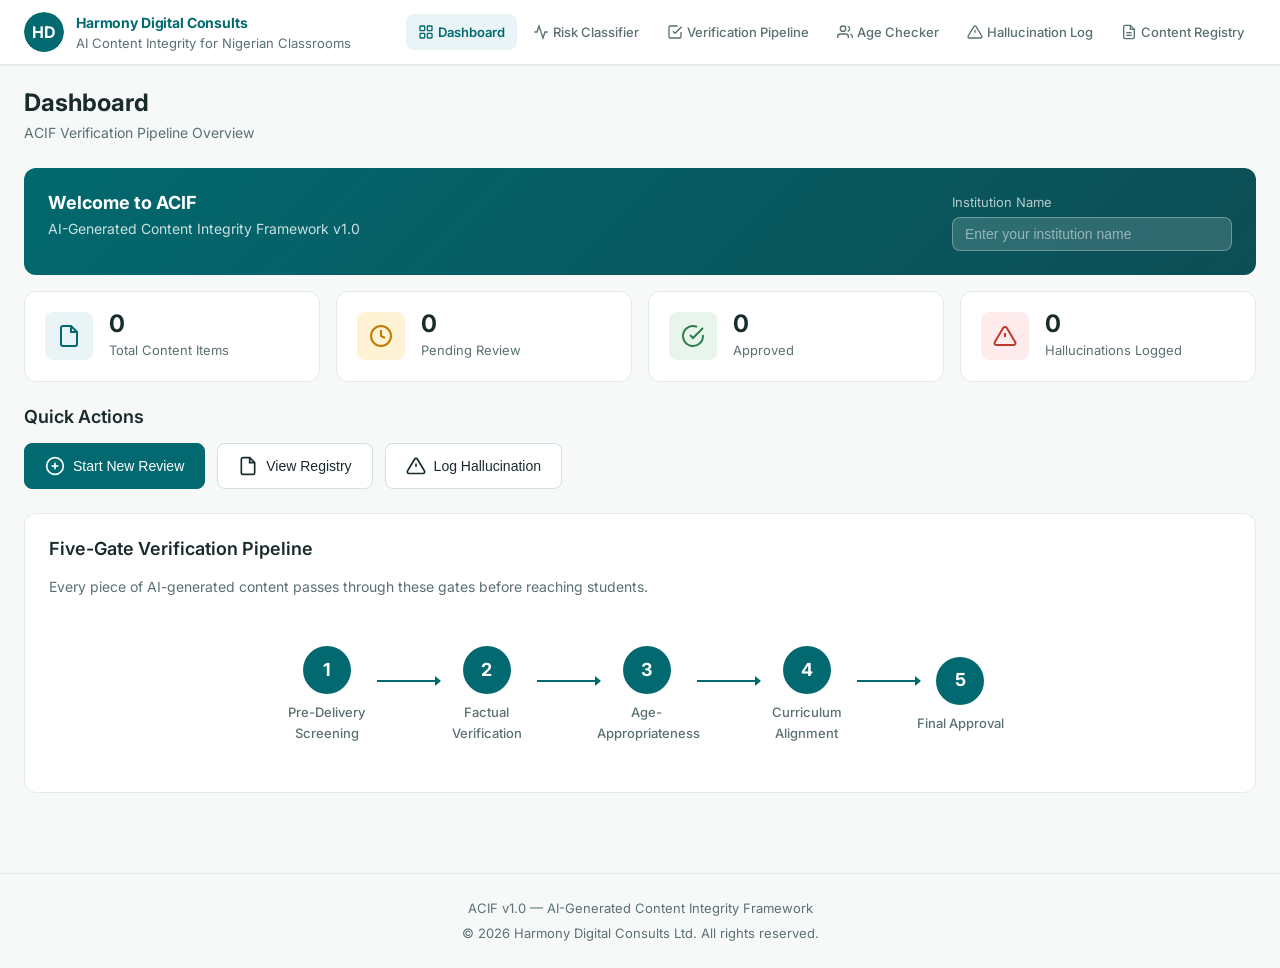
==== web-tool/index.html @ d9d08122 "Initial release: ACIF v1.0 — AI-Generated Content Integrity Framework Complete framework for verifyi" ====
<!DOCTYPE html>
<html lang="en" data-theme="light">
<head>
  <meta charset="UTF-8">
  <meta name="viewport" content="width=device-width, initial-scale=1.0">
  <title>ACIF Verification Pipeline — Harmony Digital Consults</title>
  <meta name="description" content="AI-Generated Content Integrity Framework (ACIF) Verification Pipeline Tool for Nigerian Classrooms">
  <link rel="preconnect" href="https://fonts.googleapis.com">
  <link rel="preconnect" href="https://fonts.gstatic.com" crossorigin>
  <link href="https://fonts.googleapis.com/css2?family=Inter:wght@400;500;600;700&display=swap" rel="stylesheet">
  <link rel="stylesheet" href="styles.css">
  <link rel="icon" href="data:image/svg+xml,<svg xmlns='http://www.w3.org/2000/svg' viewBox='0 0 32 32'><circle cx='16' cy='16' r='16' fill='%2301696F'/><text x='16' y='21' text-anchor='middle' fill='white' font-family='Inter,sans-serif' font-weight='700' font-size='14'>HD</text></svg>">
</head>
<body>
  <!-- HEADER -->
  <header class="header" id="header">
    <div class="header-inner">
      <div class="header-brand">
        <a href="#" class="logo-link" onclick="navigateTo('dashboard'); return false;">
          <svg class="logo-svg" width="40" height="40" viewBox="0 0 40 40" aria-label="Harmony Digital Consults">
            <circle cx="20" cy="20" r="20" fill="#01696F"/>
            <text x="20" y="26" text-anchor="middle" fill="white" font-family="Inter,sans-serif" font-weight="700" font-size="16">HD</text>
          </svg>
          <div class="logo-text">
            <span class="logo-name">Harmony Digital Consults</span>
            <span class="logo-tagline">AI Content Integrity for Nigerian Classrooms</span>
          </div>
        </a>
      </div>
      <button class="nav-toggle" id="navToggle" aria-label="Toggle navigation">
        <svg width="24" height="24" viewBox="0 0 24 24" fill="none" stroke="currentColor" stroke-width="2" stroke-linecap="round">
          <line x1="3" y1="6" x2="21" y2="6"/>
          <line x1="3" y1="12" x2="21" y2="12"/>
          <line x1="3" y1="18" x2="21" y2="18"/>
        </svg>
      </button>
      <nav class="nav" id="mainNav">
        <a href="#" class="nav-link active" data-page="dashboard" onclick="navigateTo('dashboard'); return false;">
          <svg width="16" height="16" viewBox="0 0 24 24" fill="none" stroke="currentColor" stroke-width="2"><rect x="3" y="3" width="7" height="7" rx="1"/><rect x="14" y="3" width="7" height="7" rx="1"/><rect x="3" y="14" width="7" height="7" rx="1"/><rect x="14" y="14" width="7" height="7" rx="1"/></svg>
          Dashboard
        </a>
        <a href="#" class="nav-link" data-page="classifier" onclick="navigateTo('classifier'); return false;">
          <svg width="16" height="16" viewBox="0 0 24 24" fill="none" stroke="currentColor" stroke-width="2"><path d="M22 12h-4l-3 9L9 3l-3 9H2"/></svg>
          Risk Classifier
        </a>
        <a href="#" class="nav-link" data-page="pipeline" onclick="navigateTo('pipeline'); return false;">
          <svg width="16" height="16" viewBox="0 0 24 24" fill="none" stroke="currentColor" stroke-width="2"><polyline points="9 11 12 14 22 4"/><path d="M21 12v7a2 2 0 0 1-2 2H5a2 2 0 0 1-2-2V5a2 2 0 0 1 2-2h11"/></svg>
          Verification Pipeline
        </a>
        <a href="#" class="nav-link" data-page="age-checker" onclick="navigateTo('age-checker'); return false;">
          <svg width="16" height="16" viewBox="0 0 24 24" fill="none" stroke="currentColor" stroke-width="2"><path d="M17 21v-2a4 4 0 0 0-4-4H5a4 4 0 0 0-4 4v2"/><circle cx="9" cy="7" r="4"/><path d="M23 21v-2a4 4 0 0 0-3-3.87"/><path d="M16 3.13a4 4 0 0 1 0 7.75"/></svg>
          Age Checker
        </a>
        <a href="#" class="nav-link" data-page="hallucination-log" onclick="navigateTo('hallucination-log'); return false;">
          <svg width="16" height="16" viewBox="0 0 24 24" fill="none" stroke="currentColor" stroke-width="2"><path d="M10.29 3.86L1.82 18a2 2 0 0 0 1.71 3h16.94a2 2 0 0 0 1.71-3L13.71 3.86a2 2 0 0 0-3.42 0z"/><line x1="12" y1="9" x2="12" y2="13"/><line x1="12" y1="17" x2="12.01" y2="17"/></svg>
          Hallucination Log
        </a>
        <a href="#" class="nav-link" data-page="registry" onclick="navigateTo('registry'); return false;">
          <svg width="16" height="16" viewBox="0 0 24 24" fill="none" stroke="currentColor" stroke-width="2"><path d="M14 2H6a2 2 0 0 0-2 2v16a2 2 0 0 0 2 2h12a2 2 0 0 0 2-2V8z"/><polyline points="14 2 14 8 20 8"/><line x1="16" y1="13" x2="8" y2="13"/><line x1="16" y1="17" x2="8" y2="17"/></svg>
          Content Registry
        </a>
      </nav>
    </div>
  </header>

  <main class="main" id="mainContent">
    <!-- ==================== DASHBOARD ==================== -->
    <section class="page active" id="page-dashboard">
      <div class="page-header">
        <h1 class="page-title">Dashboard</h1>
        <p class="page-subtitle">ACIF Verification Pipeline Overview</p>
      </div>

      <!-- Institution Card -->
      <div class="card welcome-card">
        <div class="welcome-content">
          <div>
            <h2 class="card-title">Welcome to ACIF</h2>
            <p class="card-desc">AI-Generated Content Integrity Framework v1.0</p>
          </div>
          <div class="institution-field">
            <label for="institutionName">Institution Name</label>
            <input type="text" id="institutionName" placeholder="Enter your institution name" value="">
          </div>
        </div>
      </div>

      <!-- Stats -->
      <div class="stats-grid">
        <div class="stat-card">
          <div class="stat-icon stat-icon-total">
            <svg width="24" height="24" viewBox="0 0 24 24" fill="none" stroke="currentColor" stroke-width="2"><path d="M14 2H6a2 2 0 0 0-2 2v16a2 2 0 0 0 2 2h12a2 2 0 0 0 2-2V8z"/><polyline points="14 2 14 8 20 8"/></svg>
          </div>
          <div class="stat-info">
            <span class="stat-number" id="statTotal">0</span>
            <span class="stat-label">Total Content Items</span>
          </div>
        </div>
        <div class="stat-card">
          <div class="stat-icon stat-icon-pending">
            <svg width="24" height="24" viewBox="0 0 24 24" fill="none" stroke="currentColor" stroke-width="2"><circle cx="12" cy="12" r="10"/><polyline points="12 6 12 12 16 14"/></svg>
          </div>
          <div class="stat-info">
            <span class="stat-number" id="statPending">0</span>
            <span class="stat-label">Pending Review</span>
          </div>
        </div>
        <div class="stat-card">
          <div class="stat-icon stat-icon-approved">
            <svg width="24" height="24" viewBox="0 0 24 24" fill="none" stroke="currentColor" stroke-width="2"><path d="M22 11.08V12a10 10 0 1 1-5.93-9.14"/><polyline points="22 4 12 14.01 9 11.01"/></svg>
          </div>
          <div class="stat-info">
            <span class="stat-number" id="statApproved">0</span>
            <span class="stat-label">Approved</span>
          </div>
        </div>
        <div class="stat-card">
          <div class="stat-icon stat-icon-hallucinations">
            <svg width="24" height="24" viewBox="0 0 24 24" fill="none" stroke="currentColor" stroke-width="2"><path d="M10.29 3.86L1.82 18a2 2 0 0 0 1.71 3h16.94a2 2 0 0 0 1.71-3L13.71 3.86a2 2 0 0 0-3.42 0z"/><line x1="12" y1="9" x2="12" y2="13"/><line x1="12" y1="17" x2="12.01" y2="17"/></svg>
          </div>
          <div class="stat-info">
            <span class="stat-number" id="statHallucinations">0</span>
            <span class="stat-label">Hallucinations Logged</span>
          </div>
        </div>
      </div>

      <!-- Quick Actions -->
      <div class="quick-actions">
        <h3 class="section-heading">Quick Actions</h3>
        <div class="actions-row">
          <button class="action-btn action-btn-primary" onclick="navigateTo('classifier')">
            <svg width="20" height="20" viewBox="0 0 24 24" fill="none" stroke="currentColor" stroke-width="2"><circle cx="12" cy="12" r="10"/><line x1="12" y1="8" x2="12" y2="16"/><line x1="8" y1="12" x2="16" y2="12"/></svg>
            Start New Review
          </button>
          <button class="action-btn" onclick="navigateTo('registry')">
            <svg width="20" height="20" viewBox="0 0 24 24" fill="none" stroke="currentColor" stroke-width="2"><path d="M14 2H6a2 2 0 0 0-2 2v16a2 2 0 0 0 2 2h12a2 2 0 0 0 2-2V8z"/><polyline points="14 2 14 8 20 8"/></svg>
            View Registry
          </button>
          <button class="action-btn" onclick="navigateTo('hallucination-log')">
            <svg width="20" height="20" viewBox="0 0 24 24" fill="none" stroke="currentColor" stroke-width="2"><path d="M10.29 3.86L1.82 18a2 2 0 0 0 1.71 3h16.94a2 2 0 0 0 1.71-3L13.71 3.86a2 2 0 0 0-3.42 0z"/><line x1="12" y1="9" x2="12" y2="13"/><line x1="12" y1="17" x2="12.01" y2="17"/></svg>
            Log Hallucination
          </button>
        </div>
      </div>

      <!-- Pipeline Diagram -->
      <div class="card pipeline-overview">
        <h3 class="section-heading">Five-Gate Verification Pipeline</h3>
        <p class="card-desc" style="margin-bottom: var(--space-6);">Every piece of AI-generated content passes through these gates before reaching students.</p>
        <div class="pipeline-diagram">
          <div class="pipeline-node">
            <div class="pipeline-circle">1</div>
            <span class="pipeline-label">Pre-Delivery Screening</span>
          </div>
          <div class="pipeline-connector"></div>
          <div class="pipeline-node">
            <div class="pipeline-circle">2</div>
            <span class="pipeline-label">Factual Verification</span>
          </div>
          <div class="pipeline-connector"></div>
          <div class="pipeline-node">
            <div class="pipeline-circle">3</div>
            <span class="pipeline-label">Age-Appropriateness</span>
          </div>
          <div class="pipeline-connector"></div>
          <div class="pipeline-node">
            <div class="pipeline-circle">4</div>
            <span class="pipeline-label">Curriculum Alignment</span>
          </div>
          <div class="pipeline-connector"></div>
          <div class="pipeline-node">
            <div class="pipeline-circle">5</div>
            <span class="pipeline-label">Final Approval</span>
          </div>
        </div>
      </div>
    </section>

    <!-- ==================== RISK CLASSIFIER ==================== -->
    <section class="page" id="page-classifier">
      <div class="page-header">
        <h1 class="page-title">Risk Tier Classifier</h1>
        <p class="page-subtitle">Classify AI-generated content into Risk Tiers 1–4</p>
      </div>

      <div class="card classifier-card">
        <div class="classifier-progress">
          <div class="classifier-progress-bar" id="classifierProgress" style="width: 0%"></div>
        </div>
        <div id="classifierSteps">
          <!-- Step 1 -->
          <div class="classifier-step active" data-step="1">
            <h3 class="step-title">
              <span class="step-number">1</span>
              What type of content is this?
            </h3>
            <div class="radio-group" data-question="contentType">
              <label class="radio-option">
                <input type="radio" name="contentType" value="administrative">
                <span class="radio-custom"></span>
                <div>
                  <strong>Administrative / Logistical</strong>
                  <span class="radio-desc">Timetables, activity schedules, templates</span>
                </div>
              </label>
              <label class="radio-option">
                <input type="radio" name="contentType" value="lesson">
                <span class="radio-custom"></span>
                <div>
                  <strong>Lesson Plan / Study Notes</strong>
                  <span class="radio-desc">Lesson plans, schemes of work, explanatory notes</span>
                </div>
              </label>
              <label class="radio-option">
                <input type="radio" name="contentType" value="health-science">
                <span class="radio-custom"></span>
                <div>
                  <strong>Health / Science Content</strong>
                  <span class="radio-desc">Anatomy, reproduction, disease, biology, chemistry</span>
                </div>
              </label>
              <label class="radio-option">
                <input type="radio" name="contentType" value="sensitive">
                <span class="radio-custom"></span>
                <div>
                  <strong>Sensitive Topics</strong>
                  <span class="radio-desc">Sexuality, puberty, politics, controversial social topics</span>
                </div>
              </label>
              <label class="radio-option">
                <input type="radio" name="contentType" value="external-exam">
                <span class="radio-custom"></span>
                <div>
                  <strong>External Publication / Formal Exam</strong>
                  <span class="radio-desc">Content for publication or formal assessment (WAEC/NECO)</span>
                </div>
              </label>
            </div>
          </div>

          <!-- Step 2 -->
          <div class="classifier-step" data-step="2">
            <h3 class="step-title">
              <span class="step-number">2</span>
              Is this content for Early Childhood (ages 3–5)?
            </h3>
            <div class="radio-group" data-question="earlyChildhood">
              <label class="radio-option">
                <input type="radio" name="earlyChildhood" value="yes">
                <span class="radio-custom"></span>
                <div><strong>Yes</strong><span class="radio-desc">Content targets nursery/pre-primary age group</span></div>
              </label>
              <label class="radio-option">
                <input type="radio" name="earlyChildhood" value="no">
                <span class="radio-custom"></span>
                <div><strong>No</strong><span class="radio-desc">Content is for Primary 1 and above</span></div>
              </label>
            </div>
          </div>

          <!-- Step 3 -->
          <div class="classifier-step" data-step="3">
            <h3 class="step-title">
              <span class="step-number">3</span>
              Does the content contain specific statistics, dates, or numerical claims?
            </h3>
            <div class="radio-group" data-question="hasStats">
              <label class="radio-option">
                <input type="radio" name="hasStats" value="yes">
                <span class="radio-custom"></span>
                <div><strong>Yes</strong><span class="radio-desc">Contains specific numbers, dates, percentages, or data</span></div>
              </label>
              <label class="radio-option">
                <input type="radio" name="hasStats" value="no">
                <span class="radio-custom"></span>
                <div><strong>No</strong><span class="radio-desc">General content without specific quantitative claims</span></div>
              </label>
            </div>
          </div>

          <!-- Step 4 -->
          <div class="classifier-step" data-step="4">
            <h3 class="step-title">
              <span class="step-number">4</span>
              Does the content reference real people or specific laws/regulations?
            </h3>
            <div class="radio-group" data-question="hasReferences">
              <label class="radio-option">
                <input type="radio" name="hasReferences" value="yes">
                <span class="radio-custom"></span>
                <div><strong>Yes</strong><span class="radio-desc">Mentions real living people, specific laws, or government policies</span></div>
              </label>
              <label class="radio-option">
                <input type="radio" name="hasReferences" value="no">
                <span class="radio-custom"></span>
                <div><strong>No</strong><span class="radio-desc">No references to real people or specific legislation</span></div>
              </label>
            </div>
          </div>

          <!-- Step 5 -->
          <div class="classifier-step" data-step="5">
            <h3 class="step-title">
              <span class="step-number">5</span>
              Will this content be published or used in formal assessment?
            </h3>
            <div class="radio-group" data-question="isPublished">
              <label class="radio-option">
                <input type="radio" name="isPublished" value="yes">
                <span class="radio-custom"></span>
                <div><strong>Yes</strong><span class="radio-desc">For external publication, WAEC/NECO exams, or public distribution</span></div>
              </label>
              <label class="radio-option">
                <input type="radio" name="isPublished" value="no">
                <span class="radio-custom"></span>
                <div><strong>No</strong><span class="radio-desc">Internal classroom use only</span></div>
              </label>
            </div>
          </div>
        </div>

        <!-- Navigation -->
        <div class="classifier-nav">
          <button class="btn btn-secondary" id="classifierPrev" onclick="classifierPrevStep()" disabled>Previous</button>
          <button class="btn btn-primary" id="classifierNext" onclick="classifierNextStep()" disabled>Next</button>
        </div>

        <!-- Result -->
        <div class="classifier-result" id="classifierResult" style="display:none;">
          <div class="tier-badge" id="tierBadge">
            <span class="tier-number" id="tierNumber"></span>
            <span class="tier-label" id="tierLabel"></span>
          </div>
          <div class="tier-details" id="tierDetails"></div>
          <div class="tier-gates" id="tierGates"></div>
          <button class="btn btn-primary btn-lg" onclick="proceedToPipeline()">
            <svg width="20" height="20" viewBox="0 0 24 24" fill="none" stroke="currentColor" stroke-width="2"><polyline points="9 18 15 12 9 6"/></svg>
            Proceed to Verification Pipeline
          </button>
        </div>
      </div>
    </section>

    <!-- ==================== VERIFICATION PIPELINE ==================== -->
    <section class="page" id="page-pipeline">
      <div class="page-header">
        <h1 class="page-title">Five-Gate Verification Pipeline</h1>
        <p class="page-subtitle">Complete each gate sequentially to verify AI-generated content</p>
      </div>

      <!-- Content Info -->
      <div class="card pipeline-info-card">
        <div class="pipeline-info-grid">
          <div class="info-field">
            <label for="pipelineContentTitle">Content Title</label>
            <input type="text" id="pipelineContentTitle" placeholder="e.g. JSS2 Basic Science — Photosynthesis">
          </div>
          <div class="info-field">
            <label for="pipelineAITool">AI Tool Used</label>
            <input type="text" id="pipelineAITool" placeholder="e.g. ChatGPT 4o, Claude, Gemini">
          </div>
          <div class="info-field">
            <label for="pipelineSubject">Subject</label>
            <input type="text" id="pipelineSubject" placeholder="e.g. Basic Science">
          </div>
          <div class="info-field">
            <label for="pipelineGrade">Grade Level</label>
            <select id="pipelineGrade">
              <option value="">Select grade level</option>
              <option value="Early Childhood (Ages 3-5)">Early Childhood (Ages 3-5)</option>
              <option value="Lower Primary (P1-3)">Lower Primary (P1-3)</option>
              <option value="Upper Primary (P4-6)">Upper Primary (P4-6)</option>
              <option value="Junior Secondary (JSS 1-3)">Junior Secondary (JSS 1-3)</option>
              <option value="Senior Secondary (SS 1-3)">Senior Secondary (SS 1-3)</option>
              <option value="Pre-Tertiary / Bridge">Pre-Tertiary / Bridge</option>
            </select>
          </div>
          <div class="info-field">
            <label>Risk Tier</label>
            <div class="tier-display" id="pipelineTierDisplay">Not classified</div>
          </div>
          <div class="info-field">
            <label>Content ID</label>
            <div class="content-id-display" id="pipelineContentId">—</div>
          </div>
        </div>
      </div>

      <!-- Pipeline Progress -->
      <div class="pipeline-progress-bar">
        <div class="pipeline-progress-track">
          <div class="pipeline-progress-fill" id="pipelineProgressFill" style="width: 0%"></div>
        </div>
        <div class="pipeline-progress-labels">
          <span class="progress-label" data-gate="1">Gate 1</span>
          <span class="progress-label" data-gate="2">Gate 2</span>
          <span class="progress-label" data-gate="3">Gate 3</span>
          <span class="progress-label" data-gate="4">Gate 4</span>
          <span class="progress-label" data-gate="5">Gate 5</span>
        </div>
      </div>

      <!-- Gate 1 -->
      <div class="gate-card" id="gate-1" data-gate="1">
        <button class="gate-header" onclick="toggleGate(1)">
          <div class="gate-header-left">
            <div class="gate-number-badge">1</div>
            <div>
              <h3 class="gate-title">Pre-Delivery Screening</h3>
              <span class="gate-role">Content Creator (Teacher / Curriculum Developer)</span>
            </div>
          </div>
          <div class="gate-header-right">
            <span class="gate-status" id="gate-1-status">Pending</span>
            <svg class="gate-chevron" width="20" height="20" viewBox="0 0 24 24" fill="none" stroke="currentColor" stroke-width="2"><polyline points="6 9 12 15 18 9"/></svg>
          </div>
        </button>
        <div class="gate-body" id="gate-1-body">
          <div class="gate-checklist">
            <label class="check-item"><input type="checkbox" data-gate="1"> Content is properly labelled as AI-generated</label>
            <label class="check-item"><input type="checkbox" data-gate="1"> Risk Tier assigned</label>
            <label class="check-item"><input type="checkbox" data-gate="1"> Age Band confirmed</label>
            <label class="check-item"><input type="checkbox" data-gate="1"> AI tool name and version recorded</label>
            <label class="check-item"><input type="checkbox" data-gate="1"> Generation prompt documented</label>
            <label class="check-item"><input type="checkbox" data-gate="1"> Red flags screened (Section 5.2 of ACIF)</label>
            <label class="check-item"><input type="checkbox" data-gate="1"> Readability score checked (Flesch-Kincaid matches band)</label>
          </div>
          <div class="gate-sign-off">
            <div class="sign-off-field">
              <label>Reviewer Name</label>
              <input type="text" id="gate-1-reviewer" placeholder="Full name of reviewer">
            </div>
            <div class="sign-off-field">
              <label>Date</label>
              <input type="date" id="gate-1-date">
            </div>
          </div>
          <button class="btn btn-primary gate-complete-btn" onclick="completeGate(1)">
            <svg width="18" height="18" viewBox="0 0 24 24" fill="none" stroke="currentColor" stroke-width="2"><polyline points="20 6 9 17 4 12"/></svg>
            Mark Gate 1 Complete
          </button>
        </div>
      </div>

      <!-- Gate 2 -->
      <div class="gate-card locked" id="gate-2" data-gate="2">
        <button class="gate-header" onclick="toggleGate(2)">
          <div class="gate-header-left">
            <div class="gate-number-badge">2</div>
            <div>
              <h3 class="gate-title">Factual Verification (FACT Method)</h3>
              <span class="gate-role">Subject Teacher / Content Reviewer</span>
            </div>
          </div>
          <div class="gate-header-right">
            <span class="gate-status" id="gate-2-status">Locked</span>
            <svg class="gate-chevron" width="20" height="20" viewBox="0 0 24 24" fill="none" stroke="currentColor" stroke-width="2"><polyline points="6 9 12 15 18 9"/></svg>
          </div>
        </button>
        <div class="gate-body" id="gate-2-body">
          <div class="gate-checklist">
            <label class="check-item"><input type="checkbox" data-gate="2"> FACT method applied to all factual claims</label>
            <label class="check-item"><input type="checkbox" data-gate="2"> All claims tagged VERIFIED, MODIFIED, or REMOVED</label>
            <label class="check-item"><input type="checkbox" data-gate="2"> Zero UNVERIFIED claims remain</label>
            <label class="check-item"><input type="checkbox" data-gate="2"> Sources documented for verified claims</label>
            <label class="check-item"><input type="checkbox" data-gate="2"> Statistics checked against original source or flagged as unverifiable</label>
          </div>
          <div class="gate-sign-off">
            <div class="sign-off-field">
              <label>Reviewer Name</label>
              <input type="text" id="gate-2-reviewer" placeholder="Full name of reviewer">
            </div>
            <div class="sign-off-field">
              <label>Date</label>
              <input type="date" id="gate-2-date">
            </div>
          </div>
          <button class="btn btn-primary gate-complete-btn" onclick="completeGate(2)">
            <svg width="18" height="18" viewBox="0 0 24 24" fill="none" stroke="currentColor" stroke-width="2"><polyline points="20 6 9 17 4 12"/></svg>
            Mark Gate 2 Complete
          </button>
        </div>
      </div>

      <!-- Gate 3 -->
      <div class="gate-card locked" id="gate-3" data-gate="3">
        <button class="gate-header" onclick="toggleGate(3)">
          <div class="gate-header-left">
            <div class="gate-number-badge">3</div>
            <div>
              <h3 class="gate-title">Age-Appropriateness Review</h3>
              <span class="gate-role">Educator with target age band experience</span>
            </div>
          </div>
          <div class="gate-header-right">
            <span class="gate-status" id="gate-3-status">Locked</span>
            <svg class="gate-chevron" width="20" height="20" viewBox="0 0 24 24" fill="none" stroke="currentColor" stroke-width="2"><polyline points="6 9 12 15 18 9"/></svg>
          </div>
        </button>
        <div class="gate-body" id="gate-3-body">
          <div class="gate-checklist">
            <label class="check-item"><input type="checkbox" data-gate="3"> Vocabulary complexity matches band specifications</label>
            <label class="check-item"><input type="checkbox" data-gate="3"> Prohibited themes absent</label>
            <label class="check-item"><input type="checkbox" data-gate="3"> Cultural sensitivity verified</label>
            <label class="check-item"><input type="checkbox" data-gate="3"> Gender and ethnic representation checked for balance</label>
            <label class="check-item"><input type="checkbox" data-gate="3"> Reading level confirmed</label>
            <label class="check-item"><input type="checkbox" data-gate="3"> Sensitive topics handled per band guidelines</label>
          </div>
          <div class="gate-sign-off">
            <div class="sign-off-field">
              <label>Reviewer Name</label>
              <input type="text" id="gate-3-reviewer" placeholder="Full name of reviewer">
            </div>
            <div class="sign-off-field">
              <label>Date</label>
              <input type="date" id="gate-3-date">
            </div>
          </div>
          <button class="btn btn-primary gate-complete-btn" onclick="completeGate(3)">
            <svg width="18" height="18" viewBox="0 0 24 24" fill="none" stroke="currentColor" stroke-width="2"><polyline points="20 6 9 17 4 12"/></svg>
            Mark Gate 3 Complete
          </button>
        </div>
      </div>

      <!-- Gate 4 -->
      <div class="gate-card locked" id="gate-4" data-gate="4">
        <button class="gate-header" onclick="toggleGate(4)">
          <div class="gate-header-left">
            <div class="gate-number-badge">4</div>
            <div>
              <h3 class="gate-title">Curriculum Alignment Check</h3>
              <span class="gate-role">Head of Department / Curriculum Lead</span>
            </div>
          </div>
          <div class="gate-header-right">
            <span class="gate-status" id="gate-4-status">Locked</span>
            <svg class="gate-chevron" width="20" height="20" viewBox="0 0 24 24" fill="none" stroke="currentColor" stroke-width="2"><polyline points="6 9 12 15 18 9"/></svg>
          </div>
        </button>
        <div class="gate-body" id="gate-4-body">
          <div class="gate-checklist">
            <label class="check-item"><input type="checkbox" data-gate="4"> Content aligns with NERDC curriculum objectives</label>
            <label class="check-item"><input type="checkbox" data-gate="4"> Learning outcomes match curriculum expectations</label>
            <label class="check-item"><input type="checkbox" data-gate="4"> Assessment items match WAEC/NECO format where applicable</label>
            <label class="check-item"><input type="checkbox" data-gate="4"> No topics outside curriculum scope for this level</label>
            <label class="check-item"><input type="checkbox" data-gate="4"> Pedagogical approach is student-centred per NERDC</label>
          </div>
          <div class="gate-sign-off">
            <div class="sign-off-field">
              <label>Reviewer Name</label>
              <input type="text" id="gate-4-reviewer" placeholder="Full name of reviewer">
            </div>
            <div class="sign-off-field">
              <label>Date</label>
              <input type="date" id="gate-4-date">
            </div>
          </div>
          <button class="btn btn-primary gate-complete-btn" onclick="completeGate(4)">
            <svg width="18" height="18" viewBox="0 0 24 24" fill="none" stroke="currentColor" stroke-width="2"><polyline points="20 6 9 17 4 12"/></svg>
            Mark Gate 4 Complete
          </button>
        </div>
      </div>

      <!-- Gate 5 -->
      <div class="gate-card locked" id="gate-5" data-gate="5">
        <button class="gate-header" onclick="toggleGate(5)">
          <div class="gate-header-left">
            <div class="gate-number-badge">5</div>
            <div>
              <h3 class="gate-title">Final Approval and Labelling</h3>
              <span class="gate-role">Deputy Head (Academic) / AI Content Officer</span>
            </div>
          </div>
          <div class="gate-header-right">
            <span class="gate-status" id="gate-5-status">Locked</span>
            <svg class="gate-chevron" width="20" height="20" viewBox="0 0 24 24" fill="none" stroke="currentColor" stroke-width="2"><polyline points="6 9 12 15 18 9"/></svg>
          </div>
        </button>
        <div class="gate-body" id="gate-5-body">
          <div class="gate-checklist">
            <label class="check-item"><input type="checkbox" data-gate="5"> All previous gates completed and signed off</label>
            <label class="check-item"><input type="checkbox" data-gate="5"> Content labelled with AI-source disclosure stamp</label>
            <label class="check-item"><input type="checkbox" data-gate="5"> Content filed in AI Content Registry</label>
            <label class="check-item"><input type="checkbox" data-gate="5"> Parental communication prepared (if required)</label>
            <label class="check-item"><input type="checkbox" data-gate="5"> Content saved in approved format (PDF/Word) for archival</label>
          </div>
          <div class="gate-sign-off">
            <div class="sign-off-field">
              <label>Reviewer Name</label>
              <input type="text" id="gate-5-reviewer" placeholder="Full name of approver">
            </div>
            <div class="sign-off-field">
              <label>Date</label>
              <input type="date" id="gate-5-date">
            </div>
          </div>
          <button class="btn btn-primary gate-complete-btn" onclick="completeGate(5)">
            <svg width="18" height="18" viewBox="0 0 24 24" fill="none" stroke="currentColor" stroke-width="2"><polyline points="20 6 9 17 4 12"/></svg>
            Mark Gate 5 Complete
          </button>
        </div>
      </div>

      <!-- Approve Content -->
      <div class="pipeline-final" id="pipelineFinal" style="display:none;">
        <div class="card approve-card">
          <svg width="48" height="48" viewBox="0 0 24 24" fill="none" stroke="#01696F" stroke-width="2"><path d="M22 11.08V12a10 10 0 1 1-5.93-9.14"/><polyline points="22 4 12 14.01 9 11.01"/></svg>
          <h3>All Gates Complete</h3>
          <p>This content has passed all five verification gates and is ready for approval.</p>
          <button class="btn btn-primary btn-lg" onclick="approveContent()">
            <svg width="20" height="20" viewBox="0 0 24 24" fill="none" stroke="currentColor" stroke-width="2"><polyline points="20 6 9 17 4 12"/></svg>
            Approve Content &amp; Save to Registry
          </button>
        </div>
      </div>
    </section>

    <!-- ==================== AGE CHECKER ==================== -->
    <section class="page" id="page-age-checker">
      <div class="page-header">
        <h1 class="page-title">Age-Appropriateness Checker</h1>
        <p class="page-subtitle">View standards and run age-band checks for AI-generated content</p>
      </div>

      <div class="card">
        <label for="ageBandSelect" class="field-label">Select Age Band</label>
        <select id="ageBandSelect" class="select-lg" onchange="showAgeBand()">
          <option value="">Choose an age band…</option>
          <option value="early-childhood">Band 1: Early Childhood (Ages 3–5)</option>
          <option value="lower-primary">Band 2: Lower Primary (Ages 6–8)</option>
          <option value="upper-primary">Band 3: Upper Primary (Ages 9–11)</option>
          <option value="junior-secondary">Band 4: Junior Secondary (Ages 12–14)</option>
          <option value="senior-secondary">Band 5: Senior Secondary (Ages 15–17)</option>
          <option value="pre-tertiary">Band 6: Pre-Tertiary / Bridge (Ages 18+)</option>
        </select>
      </div>

      <div id="ageBandContent" style="display:none;">
        <div class="age-band-specs" id="ageBandSpecs"></div>

        <div class="card" style="margin-top: var(--space-6);">
          <h3 class="section-heading">Age-Appropriateness Checklist</h3>
          <div class="gate-checklist" id="ageChecklist">
            <label class="check-item"><input type="checkbox" class="age-check"> Target age band is clearly identified before AI generation</label>
            <label class="check-item"><input type="checkbox" class="age-check"> Vocabulary complexity matches band specifications</label>
            <label class="check-item"><input type="checkbox" class="age-check"> Themes do not include prohibited content for the band</label>
            <label class="check-item"><input type="checkbox" class="age-check"> Cultural references are Nigerian or universally familiar</label>
            <label class="check-item"><input type="checkbox" class="age-check"> Gender representation is balanced; no gender stereotyping</label>
            <label class="check-item"><input type="checkbox" class="age-check"> Religious or ethnic references are respectful and balanced</label>
            <label class="check-item"><input type="checkbox" class="age-check"> Visuals (if AI-generated) comply with age band visual guidelines</label>
            <label class="check-item"><input type="checkbox" class="age-check"> Reading level assessed using Flesch-Kincaid or equivalent tool</label>
            <label class="check-item"><input type="checkbox" class="age-check"> Content reviewed by an educator familiar with the specific age group</label>
          </div>
          <button class="btn btn-primary" style="margin-top: var(--space-4);" onclick="saveAgeCheckToReview()">
            <svg width="18" height="18" viewBox="0 0 24 24" fill="none" stroke="currentColor" stroke-width="2"><path d="M19 21H5a2 2 0 0 1-2-2V5a2 2 0 0 1 2-2h11l5 5v11a2 2 0 0 1-2 2z"/><polyline points="17 21 17 13 7 13 7 21"/></svg>
            Save to Current Review
          </button>
        </div>
      </div>
    </section>

    <!-- ==================== HALLUCINATION LOG ==================== -->
    <section class="page" id="page-hallucination-log">
      <div class="page-header">
        <h1 class="page-title">Hallucination Log</h1>
        <p class="page-subtitle">Track and analyze AI hallucinations found during verification</p>
      </div>

      <!-- Summary Cards -->
      <div class="hallucination-summary" id="hallucinationSummary">
        <div class="card summary-mini">
          <span class="summary-mini-number" id="halTotalCount">0</span>
          <span class="summary-mini-label">Total Logged</span>
        </div>
        <div class="card summary-mini">
          <span class="summary-mini-number" id="halTopTool">—</span>
          <span class="summary-mini-label">Most Common AI Tool</span>
        </div>
        <div class="card summary-mini">
          <span class="summary-mini-number" id="halTopSubject">—</span>
          <span class="summary-mini-label">Most Common Subject</span>
        </div>
      </div>

      <!-- Log Form -->
      <div class="card">
        <h3 class="section-heading">Log New Hallucination</h3>
        <form id="hallucinationForm" onsubmit="logHallucination(event)">
          <div class="form-grid">
            <div class="form-field">
              <label for="halDate">Date</label>
              <input type="date" id="halDate" required>
            </div>
            <div class="form-field">
              <label for="halAITool">AI Tool Used</label>
              <input type="text" id="halAITool" placeholder="e.g. ChatGPT 4o" required>
            </div>
            <div class="form-field">
              <label for="halContentType">Content Type</label>
              <select id="halContentType" required>
                <option value="">Select…</option>
                <option>Lesson Plan</option>
                <option>Study Notes</option>
                <option>Assessment</option>
                <option>Worksheet</option>
                <option>Explanatory Text</option>
                <option>Other</option>
              </select>
            </div>
            <div class="form-field">
              <label for="halSubject">Subject</label>
              <input type="text" id="halSubject" placeholder="e.g. Basic Science" required>
            </div>
            <div class="form-field full-width">
              <label for="halDescription">Description of Hallucination</label>
              <textarea id="halDescription" rows="3" placeholder="Describe the inaccurate or fabricated content found…" required></textarea>
            </div>
            <div class="form-field full-width">
              <label for="halDetection">How Was It Detected?</label>
              <textarea id="halDetection" rows="2" placeholder="e.g. Cross-referenced with NERDC textbook, verified with WHO data" required></textarea>
            </div>
            <div class="form-field full-width">
              <label for="halAction">Corrective Action Taken</label>
              <textarea id="halAction" rows="2" placeholder="e.g. Replaced with verified information from approved textbook" required></textarea>
            </div>
          </div>
          <button type="submit" class="btn btn-primary" style="margin-top: var(--space-4);">
            <svg width="18" height="18" viewBox="0 0 24 24" fill="none" stroke="currentColor" stroke-width="2"><line x1="12" y1="5" x2="12" y2="19"/><line x1="5" y1="12" x2="19" y2="12"/></svg>
            Log Hallucination
          </button>
        </form>
      </div>

      <!-- Log Table -->
      <div class="card" style="margin-top: var(--space-6);">
        <div class="table-header-row">
          <h3 class="section-heading">Hallucination Records</h3>
          <button class="btn btn-secondary btn-sm" onclick="exportHallucinationsCSV()">
            <svg width="16" height="16" viewBox="0 0 24 24" fill="none" stroke="currentColor" stroke-width="2"><path d="M21 15v4a2 2 0 0 1-2 2H5a2 2 0 0 1-2-2v-4"/><polyline points="7 10 12 15 17 10"/><line x1="12" y1="15" x2="12" y2="3"/></svg>
            Export CSV
          </button>
        </div>
        <div class="table-responsive">
          <table class="data-table" id="hallucinationTable">
            <thead>
              <tr>
                <th class="sortable" onclick="sortHallucinations('date')">Date</th>
                <th class="sortable" onclick="sortHallucinations('aiTool')">AI Tool</th>
                <th>Content Type</th>
                <th class="sortable" onclick="sortHallucinations('subject')">Subject</th>
                <th>Description</th>
                <th>Action</th>
              </tr>
            </thead>
            <tbody id="hallucinationTableBody">
              <tr class="empty-row"><td colspan="6">No hallucinations logged yet.</td></tr>
            </tbody>
          </table>
        </div>
      </div>
    </section>

    <!-- ==================== CONTENT REGISTRY ==================== -->
    <section class="page" id="page-registry">
      <div class="page-header">
        <h1 class="page-title">Content Registry</h1>
        <p class="page-subtitle">All verified and approved AI-generated content items</p>
      </div>

      <!-- Filters -->
      <div class="card filter-card">
        <div class="filter-row">
          <div class="filter-field">
            <label for="regSearch">Search</label>
            <input type="text" id="regSearch" placeholder="Search by title, subject…" oninput="filterRegistry()">
          </div>
          <div class="filter-field">
            <label for="regTier">Risk Tier</label>
            <select id="regTier" onchange="filterRegistry()">
              <option value="">All Tiers</option>
              <option value="1">Tier 1</option>
              <option value="2">Tier 2</option>
              <option value="3">Tier 3</option>
              <option value="4">Tier 4</option>
            </select>
          </div>
          <div class="filter-field">
            <label for="regStatus">Status</label>
            <select id="regStatus" onchange="filterRegistry()">
              <option value="">All</option>
              <option value="Approved">Approved</option>
              <option value="Pending">Pending</option>
              <option value="Rejected">Rejected</option>
            </select>
          </div>
          <div class="filter-field filter-action">
            <button class="btn btn-secondary btn-sm" onclick="exportRegistryCSV()">
              <svg width="16" height="16" viewBox="0 0 24 24" fill="none" stroke="currentColor" stroke-width="2"><path d="M21 15v4a2 2 0 0 1-2 2H5a2 2 0 0 1-2-2v-4"/><polyline points="7 10 12 15 17 10"/><line x1="12" y1="15" x2="12" y2="3"/></svg>
              Export CSV
            </button>
          </div>
        </div>
      </div>

      <!-- Registry Table -->
      <div class="card">
        <div class="table-responsive">
          <table class="data-table" id="registryTable">
            <thead>
              <tr>
                <th>Content ID</th>
                <th>Date</th>
                <th>AI Tool</th>
                <th>Subject</th>
                <th>Grade Level</th>
                <th>Risk Tier</th>
                <th>Status</th>
                <th></th>
              </tr>
            </thead>
            <tbody id="registryTableBody">
              <tr class="empty-row"><td colspan="8">No content items registered yet. Complete the Verification Pipeline to add items.</td></tr>
            </tbody>
          </table>
        </div>
      </div>
    </section>
  </main>

  <!-- Toast Notification -->
  <div class="toast-container" id="toastContainer"></div>

  <!-- Modal for expanded registry rows -->
  <div class="modal-overlay" id="modalOverlay" onclick="closeModal()">
    <div class="modal" onclick="event.stopPropagation()">
      <button class="modal-close" onclick="closeModal()">
        <svg width="20" height="20" viewBox="0 0 24 24" fill="none" stroke="currentColor" stroke-width="2"><line x1="18" y1="6" x2="6" y2="18"/><line x1="6" y1="6" x2="18" y2="18"/></svg>
      </button>
      <div class="modal-content" id="modalContent"></div>
    </div>
  </div>

  <footer class="footer">
    <p>ACIF v1.0 &mdash; AI-Generated Content Integrity Framework</p>
    <p>&copy; 2026 Harmony Digital Consults Ltd. All rights reserved.</p>
  </footer>

  <script src="app.js"></script>
</body>
</html>
---- web-tool/styles.css ----
/* ===== RESET & BASE ===== */
*, *::before, *::after { box-sizing: border-box; margin: 0; padding: 0; }

html {
  -webkit-font-smoothing: antialiased;
  -moz-osx-font-smoothing: grayscale;
  text-rendering: optimizeLegibility;
  scroll-behavior: smooth;
  scroll-padding-top: 5rem;
}

:root {
  --font-body: 'Inter', -apple-system, BlinkMacSystemFont, 'Segoe UI', sans-serif;
  /* Brand Colors */
  --color-primary: #01696F;
  --color-primary-hover: #0C4E54;
  --color-primary-active: #0a3e42;
  --color-accent-light: #E8F4F5;
  --color-bg: #F7F9F9;
  --color-surface: #FFFFFF;
  --color-surface-2: #F0F4F4;
  --color-border: #D6E0E0;
  --color-divider: #E2EAEA;
  --color-text: #1A2B2C;
  --color-text-muted: #5A7072;
  --color-text-faint: #8FA3A5;
  --color-text-inverse: #FFFFFF;

  /* Tier Colors */
  --color-tier-1: #2E7D4F;
  --color-tier-1-bg: #E8F5ED;
  --color-tier-2: #C27A00;
  --color-tier-2-bg: #FFF3D6;
  --color-tier-3: #D35400;
  --color-tier-3-bg: #FFF0E6;
  --color-tier-4: #C0392B;
  --color-tier-4-bg: #FDECEB;

  /* Status */
  --color-success: #2E7D4F;
  --color-success-bg: #E8F5ED;
  --color-warning: #C27A00;
  --color-warning-bg: #FFF3D6;
  --color-error: #C0392B;
  --color-error-bg: #FDECEB;

  /* Type Scale */
  --text-xs: clamp(0.75rem, 0.7rem + 0.25vw, 0.8125rem);
  --text-sm: clamp(0.8125rem, 0.78rem + 0.2vw, 0.875rem);
  --text-base: clamp(0.875rem, 0.85rem + 0.15vw, 0.9375rem);
  --text-lg: clamp(1rem, 0.95rem + 0.3vw, 1.125rem);
  --text-xl: clamp(1.25rem, 1.1rem + 0.75vw, 1.5rem);

  /* Spacing */
  --space-1: 0.25rem;
  --space-2: 0.5rem;
  --space-3: 0.75rem;
  --space-4: 1rem;
  --space-5: 1.25rem;
  --space-6: 1.5rem;
  --space-8: 2rem;
  --space-10: 2.5rem;
  --space-12: 3rem;
  --space-16: 4rem;

  /* Radius */
  --radius-sm: 0.375rem;
  --radius-md: 0.5rem;
  --radius-lg: 0.75rem;
  --radius-xl: 1rem;

  /* Shadows */
  --shadow-sm: 0 1px 3px rgba(0,40,42,0.06);
  --shadow-md: 0 4px 12px rgba(0,40,42,0.08);
  --shadow-lg: 0 8px 24px rgba(0,40,42,0.12);

  /* Transition */
  --transition: 180ms cubic-bezier(0.16, 1, 0.3, 1);
}

body {
  min-height: 100dvh;
  font-family: var(--font-body);
  font-size: var(--text-base);
  line-height: 1.6;
  color: var(--color-text);
  background: var(--color-bg);
}

a, button, [role='button'], input, textarea, select {
  transition: color var(--transition), background var(--transition), border-color var(--transition), box-shadow var(--transition);
}

:focus-visible {
  outline: 2px solid var(--color-primary);
  outline-offset: 2px;
  border-radius: var(--radius-sm);
}

::selection {
  background: rgba(1, 105, 111, 0.15);
  color: var(--color-text);
}

h1, h2, h3, h4 { line-height: 1.2; text-wrap: balance; }
p, li, figcaption { text-wrap: pretty; }

/* ===== HEADER ===== */
.header {
  position: sticky;
  top: 0;
  z-index: 100;
  background: var(--color-surface);
  border-bottom: 1px solid var(--color-divider);
  box-shadow: var(--shadow-sm);
}

.header-inner {
  max-width: 1280px;
  margin: 0 auto;
  padding: var(--space-3) var(--space-6);
  display: flex;
  align-items: center;
  gap: var(--space-4);
}

.header-brand { flex-shrink: 0; }

.logo-link {
  display: flex;
  align-items: center;
  gap: var(--space-3);
  text-decoration: none;
  color: var(--color-text);
}

.logo-svg { flex-shrink: 0; border-radius: 50%; }

.logo-text { display: flex; flex-direction: column; }
.logo-name { font-weight: 700; font-size: var(--text-sm); color: var(--color-primary); letter-spacing: -0.01em; }
.logo-tagline { font-size: var(--text-xs); color: var(--color-text-muted); line-height: 1.3; }

.nav {
  display: flex;
  align-items: center;
  gap: var(--space-1);
  margin-left: auto;
  flex-wrap: wrap;
}

.nav-link {
  display: inline-flex;
  align-items: center;
  gap: var(--space-1);
  padding: var(--space-2) var(--space-3);
  font-size: var(--text-xs);
  font-weight: 500;
  text-decoration: none;
  color: var(--color-text-muted);
  border-radius: var(--radius-md);
  white-space: nowrap;
}

.nav-link:hover { color: var(--color-primary); background: var(--color-accent-light); }
.nav-link.active { color: var(--color-primary); background: var(--color-accent-light); font-weight: 600; }
.nav-link svg { flex-shrink: 0; }

.nav-toggle {
  display: none;
  background: none;
  border: none;
  cursor: pointer;
  padding: var(--space-2);
  color: var(--color-text);
  margin-left: auto;
}

/* ===== MAIN ===== */
.main {
  max-width: 1280px;
  margin: 0 auto;
  padding: var(--space-6) var(--space-6) var(--space-16);
}

.page { display: none; }
.page.active { display: block; }

.page-header { margin-bottom: var(--space-6); }
.page-title { font-size: var(--text-xl); font-weight: 700; color: var(--color-text); }
.page-subtitle { font-size: var(--text-sm); color: var(--color-text-muted); margin-top: var(--space-1); }

/* ===== CARDS ===== */
.card {
  background: var(--color-surface);
  border: 1px solid var(--color-divider);
  border-radius: var(--radius-lg);
  padding: var(--space-6);
  margin-bottom: var(--space-4);
}

.card-title { font-size: var(--text-lg); font-weight: 700; margin-bottom: var(--space-1); }
.card-desc { font-size: var(--text-sm); color: var(--color-text-muted); }

.section-heading {
  font-size: var(--text-lg);
  font-weight: 600;
  margin-bottom: var(--space-4);
  color: var(--color-text);
}

/* ===== WELCOME CARD ===== */
.welcome-card { background: linear-gradient(135deg, var(--color-primary) 0%, var(--color-primary-hover) 100%); color: white; border: none; }
.welcome-card .card-title { color: white; }
.welcome-card .card-desc { color: rgba(255,255,255,0.8); }

.welcome-content {
  display: flex;
  align-items: flex-start;
  justify-content: space-between;
  gap: var(--space-6);
  flex-wrap: wrap;
}

.institution-field { min-width: 280px; }
.institution-field label { font-size: var(--text-xs); color: rgba(255,255,255,0.7); display: block; margin-bottom: var(--space-1); }
.institution-field input {
  width: 100%;
  padding: var(--space-2) var(--space-3);
  border: 1px solid rgba(255,255,255,0.3);
  border-radius: var(--radius-md);
  background: rgba(255,255,255,0.15);
  color: white;
  font-size: var(--text-sm);
}
.institution-field input::placeholder { color: rgba(255,255,255,0.5); }
.institution-field input:focus { outline: none; border-color: white; background: rgba(255,255,255,0.25); }

/* ===== STATS GRID ===== */
.stats-grid {
  display: grid;
  grid-template-columns: repeat(4, 1fr);
  gap: var(--space-4);
  margin-bottom: var(--space-6);
}

.stat-card {
  background: var(--color-surface);
  border: 1px solid var(--color-divider);
  border-radius: var(--radius-lg);
  padding: var(--space-5);
  display: flex;
  align-items: center;
  gap: var(--space-4);
}

.stat-icon {
  width: 48px;
  height: 48px;
  border-radius: var(--radius-md);
  display: flex;
  align-items: center;
  justify-content: center;
  flex-shrink: 0;
}

.stat-icon-total { background: var(--color-accent-light); color: var(--color-primary); }
.stat-icon-pending { background: var(--color-warning-bg); color: var(--color-warning); }
.stat-icon-approved { background: var(--color-success-bg); color: var(--color-success); }
.stat-icon-hallucinations { background: var(--color-error-bg); color: var(--color-error); }

.stat-info { display: flex; flex-direction: column; }
.stat-number { font-size: var(--text-xl); font-weight: 700; line-height: 1; }
.stat-label { font-size: var(--text-xs); color: var(--color-text-muted); margin-top: var(--space-1); }

/* ===== QUICK ACTIONS ===== */
.quick-actions { margin-bottom: var(--space-6); }
.actions-row { display: flex; gap: var(--space-3); flex-wrap: wrap; }

.action-btn {
  display: inline-flex;
  align-items: center;
  gap: var(--space-2);
  padding: var(--space-3) var(--space-5);
  border: 1px solid var(--color-border);
  border-radius: var(--radius-md);
  background: var(--color-surface);
  color: var(--color-text);
  font-size: var(--text-sm);
  font-weight: 500;
  cursor: pointer;
}
.action-btn:hover { border-color: var(--color-primary); color: var(--color-primary); background: var(--color-accent-light); }

.action-btn-primary {
  background: var(--color-primary);
  color: var(--color-text-inverse);
  border-color: var(--color-primary);
}
.action-btn-primary:hover {
  background: var(--color-primary-hover);
  border-color: var(--color-primary-hover);
  color: var(--color-text-inverse);
}

/* ===== PIPELINE DIAGRAM ===== */
.pipeline-overview { overflow-x: auto; }

.pipeline-diagram {
  display: flex;
  align-items: center;
  justify-content: center;
  gap: 0;
  padding: var(--space-6) var(--space-4);
  min-width: 600px;
}

.pipeline-node {
  display: flex;
  flex-direction: column;
  align-items: center;
  gap: var(--space-2);
  flex-shrink: 0;
}

.pipeline-circle {
  width: 48px;
  height: 48px;
  border-radius: 50%;
  background: var(--color-primary);
  color: white;
  display: flex;
  align-items: center;
  justify-content: center;
  font-weight: 700;
  font-size: var(--text-lg);
}

.pipeline-label {
  font-size: var(--text-xs);
  color: var(--color-text-muted);
  text-align: center;
  max-width: 100px;
  font-weight: 500;
}

.pipeline-connector {
  width: 60px;
  height: 2px;
  background: var(--color-primary);
  flex-shrink: 0;
  margin-bottom: 28px;
  position: relative;
}

.pipeline-connector::after {
  content: '';
  position: absolute;
  right: -4px;
  top: -4px;
  width: 0;
  height: 0;
  border-left: 6px solid var(--color-primary);
  border-top: 5px solid transparent;
  border-bottom: 5px solid transparent;
}

/* ===== BUTTONS ===== */
.btn {
  display: inline-flex;
  align-items: center;
  gap: var(--space-2);
  padding: var(--space-2) var(--space-5);
  border: 1px solid transparent;
  border-radius: var(--radius-md);
  font-size: var(--text-sm);
  font-weight: 600;
  cursor: pointer;
  white-space: nowrap;
}

.btn-primary {
  background: var(--color-primary);
  color: var(--color-text-inverse);
}
.btn-primary:hover { background: var(--color-primary-hover); }
.btn-primary:disabled { background: var(--color-border); color: var(--color-text-faint); cursor: not-allowed; }

.btn-secondary {
  background: var(--color-surface);
  color: var(--color-text);
  border-color: var(--color-border);
}
.btn-secondary:hover { border-color: var(--color-primary); color: var(--color-primary); }
.btn-secondary:disabled { color: var(--color-text-faint); cursor: not-allowed; }

.btn-lg { padding: var(--space-3) var(--space-6); font-size: var(--text-base); }
.btn-sm { padding: var(--space-1) var(--space-3); font-size: var(--text-xs); }

/* ===== CLASSIFIER ===== */
.classifier-card { position: relative; }

.classifier-progress {
  height: 4px;
  background: var(--color-surface-2);
  border-radius: 2px;
  margin-bottom: var(--space-6);
  overflow: hidden;
}
.classifier-progress-bar {
  height: 100%;
  background: var(--color-primary);
  border-radius: 2px;
  transition: width 0.4s ease;
}

.classifier-step { display: none; }
.classifier-step.active { display: block; }

.step-title {
  display: flex;
  align-items: center;
  gap: var(--space-3);
  font-size: var(--text-lg);
  font-weight: 600;
  margin-bottom: var(--space-5);
}

.step-number {
  width: 32px;
  height: 32px;
  border-radius: 50%;
  background: var(--color-primary);
  color: white;
  display: flex;
  align-items: center;
  justify-content: center;
  font-size: var(--text-sm);
  font-weight: 700;
  flex-shrink: 0;
}

.radio-group { display: flex; flex-direction: column; gap: var(--space-3); }

.radio-option {
  display: flex;
  align-items: flex-start;
  gap: var(--space-3);
  padding: var(--space-3) var(--space-4);
  border: 1px solid var(--color-divider);
  border-radius: var(--radius-md);
  cursor: pointer;
  transition: all var(--transition);
}
.radio-option:hover { border-color: var(--color-primary); background: var(--color-accent-light); }
.radio-option:has(input:checked) { border-color: var(--color-primary); background: var(--color-accent-light); }

.radio-option input[type="radio"] { position: absolute; opacity: 0; }

.radio-custom {
  width: 20px;
  height: 20px;
  border: 2px solid var(--color-border);
  border-radius: 50%;
  flex-shrink: 0;
  margin-top: 2px;
  position: relative;
}
.radio-option:has(input:checked) .radio-custom {
  border-color: var(--color-primary);
}
.radio-option:has(input:checked) .radio-custom::after {
  content: '';
  position: absolute;
  top: 3px; left: 3px;
  width: 10px; height: 10px;
  border-radius: 50%;
  background: var(--color-primary);
}

.radio-option strong { font-size: var(--text-sm); display: block; }
.radio-desc { font-size: var(--text-xs); color: var(--color-text-muted); display: block; margin-top: 2px; }

.classifier-nav {
  display: flex;
  justify-content: space-between;
  margin-top: var(--space-6);
  padding-top: var(--space-4);
  border-top: 1px solid var(--color-divider);
}

/* Classifier Result */
.classifier-result {
  text-align: center;
  padding: var(--space-8) var(--space-4);
}

.tier-badge {
  display: inline-flex;
  flex-direction: column;
  align-items: center;
  padding: var(--space-6);
  border-radius: var(--radius-xl);
  margin-bottom: var(--space-6);
}

.tier-number {
  font-size: clamp(2rem, 3vw, 3rem);
  font-weight: 700;
  line-height: 1;
}
.tier-label {
  font-size: var(--text-sm);
  font-weight: 600;
  margin-top: var(--space-2);
}

.tier-badge.tier-1 { background: var(--color-tier-1-bg); color: var(--color-tier-1); }
.tier-badge.tier-2 { background: var(--color-tier-2-bg); color: var(--color-tier-2); }
.tier-badge.tier-3 { background: var(--color-tier-3-bg); color: var(--color-tier-3); }
.tier-badge.tier-4 { background: var(--color-tier-4-bg); color: var(--color-tier-4); }

.tier-details {
  font-size: var(--text-sm);
  color: var(--color-text-muted);
  margin-bottom: var(--space-4);
  max-width: 600px;
  margin-left: auto;
  margin-right: auto;
  line-height: 1.7;
}

.tier-gates {
  margin-bottom: var(--space-6);
  font-size: var(--text-sm);
  font-weight: 500;
}

.tier-gates .gate-tag {
  display: inline-block;
  padding: var(--space-1) var(--space-3);
  background: var(--color-accent-light);
  color: var(--color-primary);
  border-radius: var(--radius-sm);
  margin: var(--space-1);
  font-size: var(--text-xs);
}

/* ===== PIPELINE PAGE ===== */
.pipeline-info-card { margin-bottom: var(--space-6); }
.pipeline-info-grid {
  display: grid;
  grid-template-columns: repeat(3, 1fr);
  gap: var(--space-4);
}

.info-field label {
  display: block;
  font-size: var(--text-xs);
  font-weight: 600;
  color: var(--color-text-muted);
  margin-bottom: var(--space-1);
  text-transform: uppercase;
  letter-spacing: 0.04em;
}

.info-field input, .info-field select {
  width: 100%;
  padding: var(--space-2) var(--space-3);
  border: 1px solid var(--color-border);
  border-radius: var(--radius-md);
  font-size: var(--text-sm);
  background: var(--color-surface);
}
.info-field input:focus, .info-field select:focus {
  outline: none;
  border-color: var(--color-primary);
  box-shadow: 0 0 0 3px rgba(1,105,111,0.1);
}

.tier-display, .content-id-display {
  padding: var(--space-2) var(--space-3);
  background: var(--color-surface-2);
  border-radius: var(--radius-md);
  font-size: var(--text-sm);
  font-weight: 600;
  color: var(--color-text-muted);
}

/* Pipeline Progress */
.pipeline-progress-bar {
  margin-bottom: var(--space-6);
}
.pipeline-progress-track {
  height: 6px;
  background: var(--color-surface-2);
  border-radius: 3px;
  overflow: hidden;
}
.pipeline-progress-fill {
  height: 100%;
  background: var(--color-primary);
  border-radius: 3px;
  transition: width 0.5s ease;
}
.pipeline-progress-labels {
  display: flex;
  justify-content: space-between;
  margin-top: var(--space-2);
}
.progress-label {
  font-size: var(--text-xs);
  color: var(--color-text-faint);
  font-weight: 500;
}
.progress-label.completed { color: var(--color-success); font-weight: 600; }
.progress-label.active { color: var(--color-primary); font-weight: 600; }

/* Gate Cards */
.gate-card {
  background: var(--color-surface);
  border: 1px solid var(--color-divider);
  border-radius: var(--radius-lg);
  margin-bottom: var(--space-3);
  overflow: hidden;
}

.gate-card.locked { opacity: 0.55; }
.gate-card.active { border-color: var(--color-primary); box-shadow: 0 0 0 2px rgba(1,105,111,0.1); }
.gate-card.completed { border-color: var(--color-success); }

.gate-header {
  width: 100%;
  display: flex;
  align-items: center;
  justify-content: space-between;
  padding: var(--space-4) var(--space-5);
  background: none;
  border: none;
  cursor: pointer;
  text-align: left;
  gap: var(--space-3);
}
.gate-card.locked .gate-header { cursor: default; }

.gate-header-left {
  display: flex;
  align-items: center;
  gap: var(--space-3);
}

.gate-number-badge {
  width: 36px;
  height: 36px;
  border-radius: 50%;
  background: var(--color-surface-2);
  color: var(--color-text-muted);
  display: flex;
  align-items: center;
  justify-content: center;
  font-weight: 700;
  font-size: var(--text-sm);
  flex-shrink: 0;
}

.gate-card.active .gate-number-badge { background: var(--color-primary); color: white; }
.gate-card.completed .gate-number-badge { background: var(--color-success); color: white; }

.gate-title { font-size: var(--text-sm); font-weight: 600; }
.gate-role { font-size: var(--text-xs); color: var(--color-text-muted); }

.gate-header-right {
  display: flex;
  align-items: center;
  gap: var(--space-3);
  flex-shrink: 0;
}

.gate-status {
  font-size: var(--text-xs);
  font-weight: 600;
  padding: var(--space-1) var(--space-3);
  border-radius: var(--radius-sm);
  background: var(--color-surface-2);
  color: var(--color-text-muted);
}

.gate-card.active .gate-status { background: var(--color-accent-light); color: var(--color-primary); }
.gate-card.completed .gate-status { background: var(--color-success-bg); color: var(--color-success); }

.gate-chevron {
  transition: transform var(--transition);
  color: var(--color-text-faint);
}
.gate-card.expanded .gate-chevron { transform: rotate(180deg); }

.gate-body {
  display: none;
  padding: 0 var(--space-5) var(--space-5);
  border-top: 1px solid var(--color-divider);
  padding-top: var(--space-5);
}
.gate-card.expanded .gate-body { display: block; }

/* Checklists */
.gate-checklist {
  display: flex;
  flex-direction: column;
  gap: var(--space-3);
  margin-bottom: var(--space-5);
}

.check-item {
  display: flex;
  align-items: flex-start;
  gap: var(--space-3);
  font-size: var(--text-sm);
  cursor: pointer;
  padding: var(--space-2) var(--space-3);
  border-radius: var(--radius-sm);
  transition: background var(--transition);
}
.check-item:hover { background: var(--color-accent-light); }

.check-item input[type="checkbox"] {
  width: 18px;
  height: 18px;
  flex-shrink: 0;
  accent-color: var(--color-primary);
  margin-top: 1px;
  cursor: pointer;
}

.gate-sign-off {
  display: grid;
  grid-template-columns: 1fr 1fr;
  gap: var(--space-4);
  margin-bottom: var(--space-5);
}

.sign-off-field label {
  display: block;
  font-size: var(--text-xs);
  font-weight: 600;
  color: var(--color-text-muted);
  margin-bottom: var(--space-1);
}

.sign-off-field input {
  width: 100%;
  padding: var(--space-2) var(--space-3);
  border: 1px solid var(--color-border);
  border-radius: var(--radius-md);
  font-size: var(--text-sm);
}
.sign-off-field input:focus {
  outline: none;
  border-color: var(--color-primary);
  box-shadow: 0 0 0 3px rgba(1,105,111,0.1);
}

.gate-complete-btn {
  width: 100%;
  justify-content: center;
}

/* Pipeline Final */
.pipeline-final { margin-top: var(--space-4); }

.approve-card {
  text-align: center;
  padding: var(--space-8);
  border: 2px solid var(--color-primary);
  background: var(--color-accent-light);
}
.approve-card svg { margin: 0 auto var(--space-4); }
.approve-card h3 { font-size: var(--text-lg); margin-bottom: var(--space-2); color: var(--color-primary); }
.approve-card p { font-size: var(--text-sm); color: var(--color-text-muted); margin-bottom: var(--space-5); }

/* ===== AGE CHECKER ===== */
.field-label {
  display: block;
  font-size: var(--text-sm);
  font-weight: 600;
  margin-bottom: var(--space-2);
}

.select-lg {
  width: 100%;
  padding: var(--space-3) var(--space-4);
  border: 1px solid var(--color-border);
  border-radius: var(--radius-md);
  font-size: var(--text-base);
  background: var(--color-surface);
  cursor: pointer;
}
.select-lg:focus {
  outline: none;
  border-color: var(--color-primary);
  box-shadow: 0 0 0 3px rgba(1,105,111,0.1);
}

.age-band-specs {
  display: grid;
  grid-template-columns: 1fr 1fr;
  gap: var(--space-4);
  margin-top: var(--space-4);
}

.age-spec-card {
  background: var(--color-surface);
  border: 1px solid var(--color-divider);
  border-radius: var(--radius-lg);
  padding: var(--space-5);
}
.age-spec-card h4 {
  font-size: var(--text-sm);
  font-weight: 600;
  margin-bottom: var(--space-3);
  display: flex;
  align-items: center;
  gap: var(--space-2);
}
.age-spec-card h4 svg { flex-shrink: 0; }

.spec-list {
  list-style: none;
  padding: 0;
  display: flex;
  flex-direction: column;
  gap: var(--space-2);
}
.spec-list li {
  font-size: var(--text-sm);
  padding-left: var(--space-5);
  position: relative;
  line-height: 1.5;
}
.spec-list li::before {
  content: '';
  position: absolute;
  left: 0;
  top: 8px;
  width: 8px;
  height: 8px;
  border-radius: 50%;
}
.spec-list.allowed li::before { background: var(--color-success); }
.spec-list.prohibited li::before { background: var(--color-error); }
.spec-list.info li::before { background: var(--color-primary); }

/* ===== HALLUCINATION LOG ===== */
.hallucination-summary {
  display: grid;
  grid-template-columns: repeat(3, 1fr);
  gap: var(--space-4);
  margin-bottom: var(--space-6);
}

.summary-mini {
  text-align: center;
  padding: var(--space-5);
}
.summary-mini-number {
  display: block;
  font-size: var(--text-xl);
  font-weight: 700;
  color: var(--color-primary);
}
.summary-mini-label {
  display: block;
  font-size: var(--text-xs);
  color: var(--color-text-muted);
  margin-top: var(--space-1);
}

.form-grid {
  display: grid;
  grid-template-columns: 1fr 1fr;
  gap: var(--space-4);
}

.form-field label {
  display: block;
  font-size: var(--text-xs);
  font-weight: 600;
  color: var(--color-text-muted);
  margin-bottom: var(--space-1);
}
.form-field input, .form-field select, .form-field textarea {
  width: 100%;
  padding: var(--space-2) var(--space-3);
  border: 1px solid var(--color-border);
  border-radius: var(--radius-md);
  font-size: var(--text-sm);
  background: var(--color-surface);
  font-family: var(--font-body);
}
.form-field input:focus, .form-field select:focus, .form-field textarea:focus {
  outline: none;
  border-color: var(--color-primary);
  box-shadow: 0 0 0 3px rgba(1,105,111,0.1);
}
.form-field.full-width { grid-column: 1 / -1; }

.table-header-row {
  display: flex;
  align-items: center;
  justify-content: space-between;
  margin-bottom: var(--space-4);
}
.table-header-row .section-heading { margin-bottom: 0; }

.table-responsive { overflow-x: auto; }

.data-table {
  width: 100%;
  border-collapse: collapse;
  font-size: var(--text-sm);
}
.data-table th {
  text-align: left;
  padding: var(--space-3) var(--space-3);
  font-weight: 600;
  font-size: var(--text-xs);
  color: var(--color-text-muted);
  text-transform: uppercase;
  letter-spacing: 0.04em;
  border-bottom: 2px solid var(--color-divider);
  white-space: nowrap;
}
.data-table td {
  padding: var(--space-3);
  border-bottom: 1px solid var(--color-divider);
  vertical-align: top;
}
.data-table tbody tr:hover { background: var(--color-accent-light); }
.data-table .empty-row td {
  text-align: center;
  padding: var(--space-8);
  color: var(--color-text-faint);
}
.data-table .empty-row:hover { background: none; }

.sortable { cursor: pointer; user-select: none; }
.sortable:hover { color: var(--color-primary); }

/* ===== REGISTRY ===== */
.filter-card { margin-bottom: var(--space-4); }
.filter-row {
  display: flex;
  gap: var(--space-4);
  align-items: flex-end;
  flex-wrap: wrap;
}
.filter-field { flex: 1; min-width: 150px; }
.filter-field label {
  display: block;
  font-size: var(--text-xs);
  font-weight: 600;
  color: var(--color-text-muted);
  margin-bottom: var(--space-1);
}
.filter-field input, .filter-field select {
  width: 100%;
  padding: var(--space-2) var(--space-3);
  border: 1px solid var(--color-border);
  border-radius: var(--radius-md);
  font-size: var(--text-sm);
  background: var(--color-surface);
}
.filter-field input:focus, .filter-field select:focus {
  outline: none;
  border-color: var(--color-primary);
  box-shadow: 0 0 0 3px rgba(1,105,111,0.1);
}
.filter-action { flex: 0 0 auto; }

/* Status badges */
.status-badge {
  display: inline-block;
  padding: 2px var(--space-2);
  border-radius: var(--radius-sm);
  font-size: var(--text-xs);
  font-weight: 600;
}
.status-approved { background: var(--color-success-bg); color: var(--color-success); }
.status-pending { background: var(--color-warning-bg); color: var(--color-warning); }
.status-rejected { background: var(--color-error-bg); color: var(--color-error); }

.tier-badge-sm {
  display: inline-block;
  padding: 2px var(--space-2);
  border-radius: var(--radius-sm);
  font-size: var(--text-xs);
  font-weight: 700;
}
.tier-1-badge { background: var(--color-tier-1-bg); color: var(--color-tier-1); }
.tier-2-badge { background: var(--color-tier-2-bg); color: var(--color-tier-2); }
.tier-3-badge { background: var(--color-tier-3-bg); color: var(--color-tier-3); }
.tier-4-badge { background: var(--color-tier-4-bg); color: var(--color-tier-4); }

.expand-btn {
  background: none;
  border: 1px solid var(--color-border);
  border-radius: var(--radius-sm);
  padding: var(--space-1) var(--space-2);
  font-size: var(--text-xs);
  cursor: pointer;
  color: var(--color-primary);
  font-weight: 500;
}
.expand-btn:hover { background: var(--color-accent-light); }

/* ===== MODAL ===== */
.modal-overlay {
  display: none;
  position: fixed;
  inset: 0;
  background: rgba(0,0,0,0.4);
  z-index: 200;
  justify-content: center;
  align-items: center;
  padding: var(--space-6);
}
.modal-overlay.open { display: flex; }

.modal {
  background: var(--color-surface);
  border-radius: var(--radius-lg);
  max-width: 640px;
  width: 100%;
  max-height: 80vh;
  overflow-y: auto;
  padding: var(--space-6);
  position: relative;
  box-shadow: var(--shadow-lg);
}

.modal-close {
  position: absolute;
  top: var(--space-3);
  right: var(--space-3);
  background: none;
  border: none;
  cursor: pointer;
  color: var(--color-text-muted);
  padding: var(--space-1);
  border-radius: var(--radius-sm);
}
.modal-close:hover { background: var(--color-surface-2); color: var(--color-text); }

.modal-content h3 { font-size: var(--text-lg); margin-bottom: var(--space-4); }
.modal-content .detail-row {
  display: flex;
  justify-content: space-between;
  padding: var(--space-2) 0;
  border-bottom: 1px solid var(--color-divider);
  font-size: var(--text-sm);
}
.modal-content .detail-label {
  font-weight: 600;
  color: var(--color-text-muted);
}

/* ===== TOAST ===== */
.toast-container {
  position: fixed;
  bottom: var(--space-6);
  right: var(--space-6);
  z-index: 300;
  display: flex;
  flex-direction: column;
  gap: var(--space-2);
}

.toast {
  padding: var(--space-3) var(--space-5);
  background: var(--color-text);
  color: var(--color-bg);
  border-radius: var(--radius-md);
  font-size: var(--text-sm);
  font-weight: 500;
  box-shadow: var(--shadow-lg);
  animation: toastIn 0.3s ease, toastOut 0.3s ease 2.5s forwards;
  display: flex;
  align-items: center;
  gap: var(--space-2);
}
.toast.success { background: var(--color-success); color: white; }
.toast.error { background: var(--color-error); color: white; }

@keyframes toastIn {
  from { transform: translateY(20px); opacity: 0; }
  to { transform: translateY(0); opacity: 1; }
}
@keyframes toastOut {
  from { opacity: 1; }
  to { opacity: 0; transform: translateY(-10px); }
}

/* ===== FOOTER ===== */
.footer {
  text-align: center;
  padding: var(--space-6);
  border-top: 1px solid var(--color-divider);
  color: var(--color-text-muted);
  font-size: var(--text-xs);
}
.footer p + p { margin-top: var(--space-1); }

/* ===== RESPONSIVE ===== */
@media (max-width: 1024px) {
  .stats-grid { grid-template-columns: repeat(2, 1fr); }
  .pipeline-info-grid { grid-template-columns: repeat(2, 1fr); }
  .hallucination-summary { grid-template-columns: repeat(3, 1fr); }
}

@media (max-width: 768px) {
  .nav-toggle { display: block; }

  .nav {
    display: none;
    position: absolute;
    top: 100%;
    left: 0;
    right: 0;
    background: var(--color-surface);
    border-bottom: 1px solid var(--color-divider);
    padding: var(--space-3) var(--space-4);
    flex-direction: column;
    align-items: stretch;
    box-shadow: var(--shadow-md);
  }
  .nav.open { display: flex; }
  .nav-link { padding: var(--space-3) var(--space-4); }

  .header-inner { flex-wrap: wrap; position: relative; }

  .main { padding: var(--space-4) var(--space-4) var(--space-12); }

  .stats-grid { grid-template-columns: 1fr 1fr; }
  .stat-card { padding: var(--space-3); }

  .welcome-content { flex-direction: column; }
  .institution-field { min-width: 100%; }

  .pipeline-info-grid { grid-template-columns: 1fr; }
  .form-grid { grid-template-columns: 1fr; }
  .form-field.full-width { grid-column: 1; }

  .age-band-specs { grid-template-columns: 1fr; }

  .hallucination-summary { grid-template-columns: 1fr; }

  .gate-sign-off { grid-template-columns: 1fr; }

  .filter-row { flex-direction: column; }
  .filter-field { min-width: 100%; }

  .actions-row { flex-direction: column; }
  .action-btn { justify-content: center; }
}

@media (max-width: 480px) {
  .stats-grid { grid-template-columns: 1fr; }
  .logo-tagline { display: none; }
}
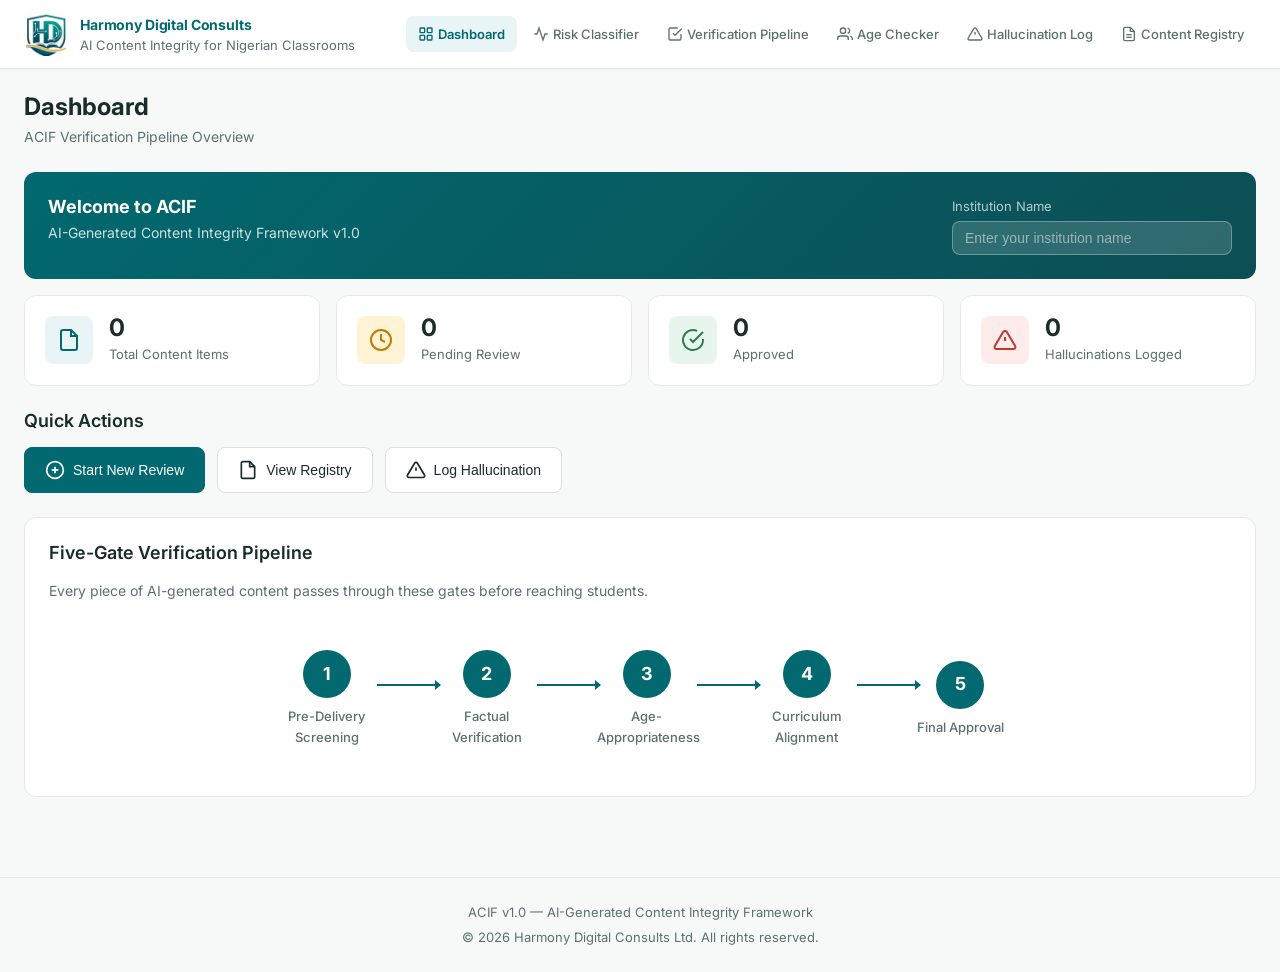
==== commit 52e4632c: "Update branding: integrate Harmony Digital Consults shield logo - Replace placeholder HD SVG with ac" ====
--- a/web-tool/index.html
+++ b/web-tool/index.html
@@ -9,7 +9,9 @@
   <link rel="preconnect" href="https://fonts.gstatic.com" crossorigin>
   <link href="https://fonts.googleapis.com/css2?family=Inter:wght@400;500;600;700&display=swap" rel="stylesheet">
   <link rel="stylesheet" href="styles.css">
-  <link rel="icon" href="data:image/svg+xml,<svg xmlns='http://www.w3.org/2000/svg' viewBox='0 0 32 32'><circle cx='16' cy='16' r='16' fill='%2301696F'/><text x='16' y='21' text-anchor='middle' fill='white' font-family='Inter,sans-serif' font-weight='700' font-size='14'>HD</text></svg>">
+  <link rel="icon" type="image/png" href="favicon-64.png">
+  <link rel="shortcut icon" href="favicon.ico">
+  <link rel="apple-touch-icon" href="favicon-64.png">
 </head>
 <body>
   <!-- HEADER -->
@@ -17,10 +19,7 @@
     <div class="header-inner">
       <div class="header-brand">
         <a href="#" class="logo-link" onclick="navigateTo('dashboard'); return false;">
-          <svg class="logo-svg" width="40" height="40" viewBox="0 0 40 40" aria-label="Harmony Digital Consults">
-            <circle cx="20" cy="20" r="20" fill="#01696F"/>
-            <text x="20" y="26" text-anchor="middle" fill="white" font-family="Inter,sans-serif" font-weight="700" font-size="16">HD</text>
-          </svg>
+          <img src="harmony-shield.png" alt="Harmony Digital Consults" class="logo-img" width="44" height="44">
           <div class="logo-text">
             <span class="logo-name">Harmony Digital Consults</span>
             <span class="logo-tagline">AI Content Integrity for Nigerian Classrooms</span>
--- a/web-tool/styles.css
+++ b/web-tool/styles.css
@@ -135,6 +135,13 @@
 }
 
 .logo-svg { flex-shrink: 0; border-radius: 50%; }
+.logo-img {
+  flex-shrink: 0;
+  width: 44px;
+  height: 44px;
+  object-fit: contain;
+  display: block;
+}
 
 .logo-text { display: flex; flex-direction: column; }
 .logo-name { font-weight: 700; font-size: var(--text-sm); color: var(--color-primary); letter-spacing: -0.01em; }
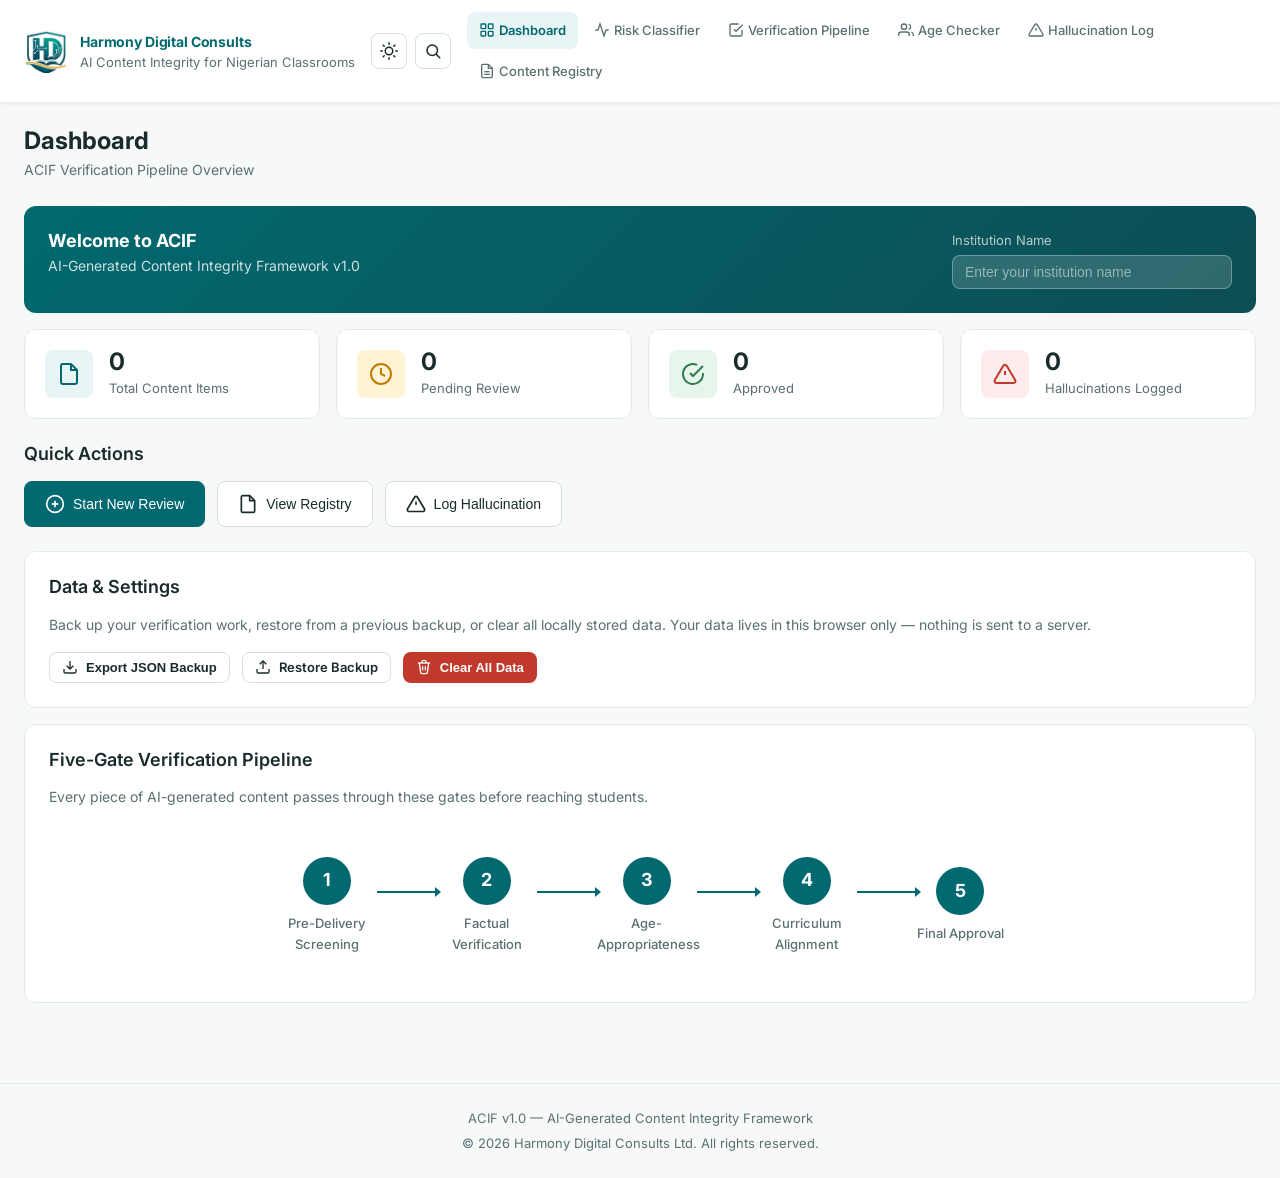
==== commit d366d18f: "feat(web-tool v1.2): dark mode, Cmd+K search, JSON backup, reading-level scorer - Dark mode toggle i" ====
--- a/web-tool/index.html
+++ b/web-tool/index.html
@@ -12,6 +12,11 @@
   <link rel="icon" type="image/png" href="favicon-64.png">
   <link rel="shortcut icon" href="favicon.ico">
   <link rel="apple-touch-icon" href="favicon-64.png">
+  <link rel="manifest" href="manifest.webmanifest">
+  <meta name="theme-color" content="#01696F">
+  <meta name="apple-mobile-web-app-capable" content="yes">
+  <meta name="apple-mobile-web-app-status-bar-style" content="default">
+  <meta name="apple-mobile-web-app-title" content="ACIF">
 </head>
 <body>
   <!-- HEADER -->
@@ -25,6 +30,15 @@
             <span class="logo-tagline">AI Content Integrity for Nigerian Classrooms</span>
           </div>
         </a>
+      </div>
+      <div style="display:flex; gap: var(--space-2); align-items: center; margin-left: auto;">
+        <button class="theme-toggle-btn" id="themeToggle" aria-label="Toggle dark mode" onclick="toggleTheme()" title="Toggle dark mode (Shift+D)">
+          <svg id="themeIconLight" width="18" height="18" viewBox="0 0 24 24" fill="none" stroke="currentColor" stroke-width="2" stroke-linecap="round"><circle cx="12" cy="12" r="5"/><line x1="12" y1="1" x2="12" y2="3"/><line x1="12" y1="21" x2="12" y2="23"/><line x1="4.22" y1="4.22" x2="5.64" y2="5.64"/><line x1="18.36" y1="18.36" x2="19.78" y2="19.78"/><line x1="1" y1="12" x2="3" y2="12"/><line x1="21" y1="12" x2="23" y2="12"/><line x1="4.22" y1="19.78" x2="5.64" y2="18.36"/><line x1="18.36" y1="5.64" x2="19.78" y2="4.22"/></svg>
+          <svg id="themeIconDark" width="18" height="18" viewBox="0 0 24 24" fill="none" stroke="currentColor" stroke-width="2" stroke-linecap="round" style="display:none;"><path d="M21 12.79A9 9 0 1 1 11.21 3 7 7 0 0 0 21 12.79z"/></svg>
+        </button>
+        <button class="theme-toggle-btn" id="searchBtn" aria-label="Quick search" onclick="openQuickSearch()" title="Search (Ctrl/⌘+K)">
+          <svg width="18" height="18" viewBox="0 0 24 24" fill="none" stroke="currentColor" stroke-width="2" stroke-linecap="round"><circle cx="11" cy="11" r="7"/><line x1="21" y1="21" x2="16.65" y2="16.65"/></svg>
+        </button>
       </div>
       <button class="nav-toggle" id="navToggle" aria-label="Toggle navigation">
         <svg width="24" height="24" viewBox="0 0 24 24" fill="none" stroke="currentColor" stroke-width="2" stroke-linecap="round">
@@ -52,11 +66,11 @@
         </a>
         <a href="#" class="nav-link" data-page="hallucination-log" onclick="navigateTo('hallucination-log'); return false;">
           <svg width="16" height="16" viewBox="0 0 24 24" fill="none" stroke="currentColor" stroke-width="2"><path d="M10.29 3.86L1.82 18a2 2 0 0 0 1.71 3h16.94a2 2 0 0 0 1.71-3L13.71 3.86a2 2 0 0 0-3.42 0z"/><line x1="12" y1="9" x2="12" y2="13"/><line x1="12" y1="17" x2="12.01" y2="17"/></svg>
-          Hallucination Log
+          Hallucination Log <span class="nav-badge" id="navBadgeHal" style="display:none;"></span>
         </a>
         <a href="#" class="nav-link" data-page="registry" onclick="navigateTo('registry'); return false;">
           <svg width="16" height="16" viewBox="0 0 24 24" fill="none" stroke="currentColor" stroke-width="2"><path d="M14 2H6a2 2 0 0 0-2 2v16a2 2 0 0 0 2 2h12a2 2 0 0 0 2-2V8z"/><polyline points="14 2 14 8 20 8"/><line x1="16" y1="13" x2="8" y2="13"/><line x1="16" y1="17" x2="8" y2="17"/></svg>
-          Content Registry
+          Content Registry <span class="nav-badge" id="navBadgeReg" style="display:none;"></span>
         </a>
       </nav>
     </div>
@@ -139,6 +153,28 @@
           <button class="action-btn" onclick="navigateTo('hallucination-log')">
             <svg width="20" height="20" viewBox="0 0 24 24" fill="none" stroke="currentColor" stroke-width="2"><path d="M10.29 3.86L1.82 18a2 2 0 0 0 1.71 3h16.94a2 2 0 0 0 1.71-3L13.71 3.86a2 2 0 0 0-3.42 0z"/><line x1="12" y1="9" x2="12" y2="13"/><line x1="12" y1="17" x2="12.01" y2="17"/></svg>
             Log Hallucination
+          </button>
+        </div>
+      </div>
+
+      <!-- Data & Settings -->
+      <div class="card" style="margin-top: var(--space-6);">
+        <h3 class="section-heading">Data &amp; Settings</h3>
+        <p class="card-desc">Back up your verification work, restore from a previous backup, or clear all locally stored data. Your data lives in this browser only — nothing is sent to a server.</p>
+        <div id="lastReviewedRow" style="margin-top: var(--space-3); font-size: 13px; color: var(--color-text-muted); display:none;"></div>
+        <div class="settings-row">
+          <button class="btn btn-secondary btn-sm" onclick="exportFullBackup()">
+            <svg width="16" height="16" viewBox="0 0 24 24" fill="none" stroke="currentColor" stroke-width="2"><path d="M21 15v4a2 2 0 0 1-2 2H5a2 2 0 0 1-2-2v-4"/><polyline points="7 10 12 15 17 10"/><line x1="12" y1="15" x2="12" y2="3"/></svg>
+            Export JSON Backup
+          </button>
+          <label class="btn btn-secondary btn-sm" style="cursor:pointer;">
+            <svg width="16" height="16" viewBox="0 0 24 24" fill="none" stroke="currentColor" stroke-width="2"><path d="M21 15v4a2 2 0 0 1-2 2H5a2 2 0 0 1-2-2v-4"/><polyline points="17 8 12 3 7 8"/><line x1="12" y1="3" x2="12" y2="15"/></svg>
+            Restore Backup
+            <input type="file" accept=".json,application/json" style="display:none;" onchange="if(this.files[0]){importFullBackup(this.files[0]); this.value='';}">
+          </label>
+          <button class="btn btn-danger btn-sm" onclick="clearAllData()" style="background: var(--color-tier-4, #B71C1C); color: white;">
+            <svg width="16" height="16" viewBox="0 0 24 24" fill="none" stroke="currentColor" stroke-width="2"><polyline points="3 6 5 6 21 6"/><path d="M19 6l-2 14a2 2 0 0 1-2 2H9a2 2 0 0 1-2-2L5 6"/><path d="M10 11v6"/><path d="M14 11v6"/><path d="M9 6V4a2 2 0 0 1 2-2h2a2 2 0 0 1 2 2v2"/></svg>
+            Clear All Data
           </button>
         </div>
       </div>
@@ -658,6 +694,21 @@
             Save to Current Review
           </button>
         </div>
+
+        <!-- Reading-level scorer -->
+        <div class="card reading-scorer">
+          <h3 class="section-heading">Reading-Level Scorer</h3>
+          <p class="card-desc">Paste the AI-generated content below to get an instant Flesch-Kincaid grade level, word count, and an automated age-band match check.</p>
+          <textarea id="readingInput" placeholder="Paste content here (1–2 paragraphs is enough)…" oninput="scoreReadingLevel()"></textarea>
+          <div class="reading-metrics" id="readingMetrics" style="display:none;">
+            <div class="reading-metric"><div class="reading-metric-label">Grade Level</div><div class="reading-metric-value" id="rmGrade">—</div></div>
+            <div class="reading-metric"><div class="reading-metric-label">Reading Ease</div><div class="reading-metric-value" id="rmEase">—</div></div>
+            <div class="reading-metric"><div class="reading-metric-label">Words</div><div class="reading-metric-value" id="rmWords">—</div></div>
+            <div class="reading-metric"><div class="reading-metric-label">Sentences</div><div class="reading-metric-value" id="rmSents">—</div></div>
+            <div class="reading-metric"><div class="reading-metric-label">Reading Time</div><div class="reading-metric-value" id="rmTime">—</div></div>
+          </div>
+          <div class="reading-verdict neutral" id="readingVerdict" style="display:none;"></div>
+        </div>
       </div>
     </section>
 
@@ -737,10 +788,17 @@
       <div class="card" style="margin-top: var(--space-6);">
         <div class="table-header-row">
           <h3 class="section-heading">Hallucination Records</h3>
-          <button class="btn btn-secondary btn-sm" onclick="exportHallucinationsCSV()">
-            <svg width="16" height="16" viewBox="0 0 24 24" fill="none" stroke="currentColor" stroke-width="2"><path d="M21 15v4a2 2 0 0 1-2 2H5a2 2 0 0 1-2-2v-4"/><polyline points="7 10 12 15 17 10"/><line x1="12" y1="15" x2="12" y2="3"/></svg>
-            Export CSV
-          </button>
+          <div style="display:flex; gap: var(--space-2); flex-wrap:wrap;">
+            <label class="btn btn-secondary btn-sm" style="cursor:pointer;">
+              <svg width="16" height="16" viewBox="0 0 24 24" fill="none" stroke="currentColor" stroke-width="2"><path d="M21 15v4a2 2 0 0 1-2 2H5a2 2 0 0 1-2-2v-4"/><polyline points="17 8 12 3 7 8"/><line x1="12" y1="3" x2="12" y2="15"/></svg>
+              Import CSV
+              <input type="file" accept=".csv,text/csv" style="display:none;" onchange="if(this.files[0]){importHallucinationsCSV(this.files[0]); this.value='';}">
+            </label>
+            <button class="btn btn-secondary btn-sm" onclick="exportHallucinationsCSV()">
+              <svg width="16" height="16" viewBox="0 0 24 24" fill="none" stroke="currentColor" stroke-width="2"><path d="M21 15v4a2 2 0 0 1-2 2H5a2 2 0 0 1-2-2v-4"/><polyline points="7 10 12 15 17 10"/><line x1="12" y1="15" x2="12" y2="3"/></svg>
+              Export CSV
+            </button>
+          </div>
         </div>
         <div class="table-responsive">
           <table class="data-table" id="hallucinationTable">
@@ -795,7 +853,12 @@
               <option value="Rejected">Rejected</option>
             </select>
           </div>
-          <div class="filter-field filter-action">
+          <div class="filter-field filter-action" style="display:flex; gap: var(--space-2); flex-wrap:wrap;">
+            <label class="btn btn-secondary btn-sm" style="cursor:pointer;">
+              <svg width="16" height="16" viewBox="0 0 24 24" fill="none" stroke="currentColor" stroke-width="2"><path d="M21 15v4a2 2 0 0 1-2 2H5a2 2 0 0 1-2-2v-4"/><polyline points="17 8 12 3 7 8"/><line x1="12" y1="3" x2="12" y2="15"/></svg>
+              Import CSV
+              <input type="file" accept=".csv,text/csv" style="display:none;" onchange="if(this.files[0]){importRegistryCSV(this.files[0]); this.value='';}">
+            </label>
             <button class="btn btn-secondary btn-sm" onclick="exportRegistryCSV()">
               <svg width="16" height="16" viewBox="0 0 24 24" fill="none" stroke="currentColor" stroke-width="2"><path d="M21 15v4a2 2 0 0 1-2 2H5a2 2 0 0 1-2-2v-4"/><polyline points="7 10 12 15 17 10"/><line x1="12" y1="15" x2="12" y2="3"/></svg>
               Export CSV
@@ -847,6 +910,22 @@
     <p>&copy; 2026 Harmony Digital Consults Ltd. All rights reserved.</p>
   </footer>
 
+  <!-- Quick Search overlay -->
+  <div class="qs-overlay" id="qsOverlay" onclick="if(event.target===this) closeQuickSearch()">
+    <div class="qs-box">
+      <input type="text" class="qs-input" id="qsInput" placeholder="Search registry, hallucinations, AI tools, subjects…" oninput="runQuickSearch()" onkeydown="qsKeydown(event)">
+      <div class="qs-results" id="qsResults"></div>
+      <div class="qs-hint"><kbd>↑↓</kbd> navigate · <kbd>Enter</kbd> open · <kbd>Esc</kbd> close</div>
+    </div>
+  </div>
+
   <script src="app.js"></script>
+  <script>
+    if ('serviceWorker' in navigator) {
+      window.addEventListener('load', () => {
+        navigator.serviceWorker.register('sw.js').catch(err => console.warn('SW registration failed:', err));
+      });
+    }
+  </script>
 </body>
 </html>
--- a/web-tool/styles.css
+++ b/web-tool/styles.css
@@ -1,3 +1,116 @@
+/* ===== DARK THEME ===== */
+[data-theme="dark"] {
+  --color-bg: #0E1A1B;
+  --color-surface: #15282A;
+  --color-surface-2: #1B3133;
+  --color-border: #294648;
+  --color-divider: #1F3739;
+  --color-text: #E8F0F0;
+  --color-text-muted: #9FB3B5;
+  --color-text-faint: #6F8688;
+  --color-accent-light: #1B3133;
+  --color-shadow: rgba(0, 0, 0, 0.4);
+  --color-tier-1-bg: #143324;
+  --color-tier-2-bg: #3A2A05;
+  --color-tier-3-bg: #3A1F08;
+  --color-tier-4-bg: #3A1212;
+}
+[data-theme="dark"] img.theme-light-only { display: none; }
+[data-theme="light"] img.theme-dark-only { display: none; }
+
+/* ===== QUICK SEARCH (Cmd/Ctrl+K) ===== */
+.qs-overlay {
+  position: fixed; inset: 0; background: rgba(10, 26, 27, 0.6);
+  display: none; align-items: flex-start; justify-content: center;
+  z-index: 9999; padding-top: 12vh;
+  backdrop-filter: blur(4px);
+}
+.qs-overlay.open { display: flex; }
+.qs-box {
+  background: var(--color-surface); width: min(640px, 92vw);
+  border-radius: 12px; box-shadow: 0 20px 60px rgba(0,0,0,0.3);
+  border: 1px solid var(--color-border); overflow: hidden;
+}
+.qs-input {
+  width: 100%; padding: 18px 20px; border: 0; outline: 0;
+  font-size: 16px; background: var(--color-surface);
+  color: var(--color-text); font-family: inherit;
+  border-bottom: 1px solid var(--color-border);
+}
+.qs-results { max-height: 50vh; overflow-y: auto; }
+.qs-result {
+  padding: 12px 20px; cursor: pointer; border-bottom: 1px solid var(--color-divider);
+  display: flex; gap: 12px; align-items: center;
+}
+.qs-result:hover, .qs-result.active { background: var(--color-accent-light); }
+.qs-result-icon {
+  width: 32px; height: 32px; border-radius: 8px;
+  background: var(--color-accent-light); color: var(--color-primary);
+  display: flex; align-items: center; justify-content: center; flex-shrink: 0;
+}
+.qs-result-body { flex: 1; min-width: 0; }
+.qs-result-title { font-weight: 600; font-size: 14px; color: var(--color-text); white-space: nowrap; overflow: hidden; text-overflow: ellipsis; }
+.qs-result-meta { font-size: 12px; color: var(--color-text-muted); margin-top: 2px; }
+.qs-empty { padding: 32px 20px; text-align: center; color: var(--color-text-muted); font-size: 14px; }
+.qs-hint { padding: 10px 20px; background: var(--color-surface-2); font-size: 11px; color: var(--color-text-muted); text-align: right; }
+.qs-hint kbd { background: var(--color-surface); border: 1px solid var(--color-border); border-radius: 4px; padding: 2px 6px; font-family: inherit; }
+
+/* ===== READING-LEVEL SCORER ===== */
+.reading-scorer { margin-top: var(--space-6); }
+.reading-scorer textarea {
+  width: 100%; min-height: 140px; padding: 12px 14px;
+  border: 1px solid var(--color-border); border-radius: 8px;
+  font-family: inherit; font-size: 14px; resize: vertical;
+  background: var(--color-surface); color: var(--color-text);
+}
+.reading-scorer textarea:focus { outline: 2px solid var(--color-primary); outline-offset: -1px; }
+.reading-metrics {
+  display: grid; grid-template-columns: repeat(auto-fit, minmax(140px, 1fr));
+  gap: 12px; margin-top: var(--space-4);
+}
+.reading-metric {
+  background: var(--color-surface-2); border-radius: 8px; padding: 14px;
+  border: 1px solid var(--color-border);
+}
+.reading-metric-label { font-size: 11px; color: var(--color-text-muted); text-transform: uppercase; letter-spacing: 0.05em; font-weight: 600; }
+.reading-metric-value { font-size: 22px; font-weight: 700; color: var(--color-primary); margin-top: 4px; }
+.reading-verdict { margin-top: var(--space-4); padding: 14px 16px; border-radius: 8px; font-size: 14px; }
+.reading-verdict.match { background: var(--color-tier-1-bg); color: var(--color-tier-1); border-left: 4px solid var(--color-tier-1); }
+.reading-verdict.mismatch { background: var(--color-tier-3-bg); color: var(--color-tier-3); border-left: 4px solid var(--color-tier-3); }
+.reading-verdict.neutral { background: var(--color-surface-2); color: var(--color-text-muted); border-left: 4px solid var(--color-border); }
+
+/* ===== SETTINGS / EMPTY STATE ===== */
+.settings-row {
+  display: flex; gap: 12px; flex-wrap: wrap; margin-top: var(--space-4);
+}
+.empty-state {
+  text-align: center; padding: 48px 24px; color: var(--color-text-muted);
+}
+.empty-state-icon {
+  width: 56px; height: 56px; margin: 0 auto var(--space-4);
+  border-radius: 50%; background: var(--color-accent-light);
+  display: flex; align-items: center; justify-content: center; color: var(--color-primary);
+}
+.empty-state-title { font-size: 16px; font-weight: 600; color: var(--color-text); margin-bottom: var(--space-2); }
+.empty-state-text { font-size: 14px; margin-bottom: var(--space-4); }
+
+/* ===== NAV BADGE ===== */
+.nav-badge {
+  display: inline-flex; align-items: center; justify-content: center;
+  min-width: 18px; height: 18px; padding: 0 5px;
+  border-radius: 9px; background: var(--color-primary); color: white;
+  font-size: 10px; font-weight: 700; margin-left: 4px;
+}
+
+/* ===== THEME TOGGLE BUTTON ===== */
+.theme-toggle-btn {
+  background: transparent; border: 1px solid var(--color-border);
+  color: var(--color-text); border-radius: 8px;
+  width: 36px; height: 36px; display: inline-flex; align-items: center; justify-content: center;
+  cursor: pointer; transition: all 0.15s ease;
+}
+.theme-toggle-btn:hover { background: var(--color-accent-light); border-color: var(--color-primary); color: var(--color-primary); }
+
 /* ===== RESET & BASE ===== */
 *, *::before, *::after { box-sizing: border-box; margin: 0; padding: 0; }
 
@@ -25,8 +138,10 @@
   --color-text-muted: #5A7072;
   --color-text-faint: #8FA3A5;
   --color-text-inverse: #FFFFFF;
+  --color-shadow: rgba(1, 105, 111, 0.08);
 
   /* Tier Colors */
+  /* tier colors below */
   --color-tier-1: #2E7D4F;
   --color-tier-1-bg: #E8F5ED;
   --color-tier-2: #C27A00;
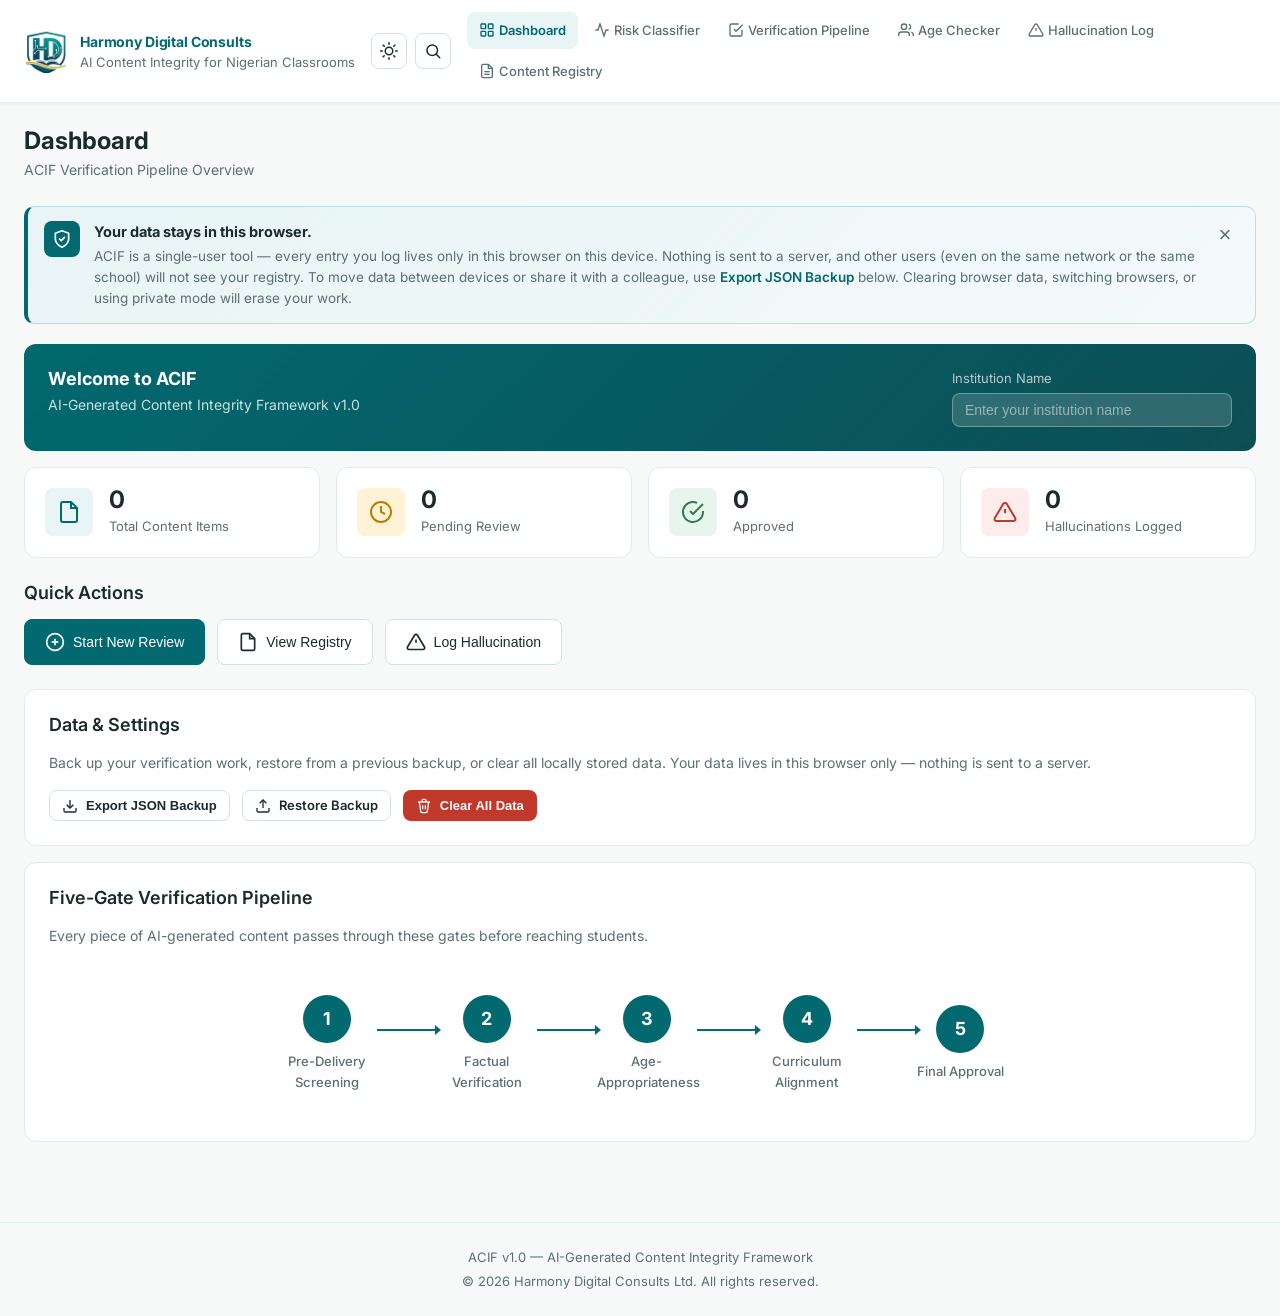
==== commit dbad8720: "v1.2.1: add browser-only data privacy notice on dashboard" ====
--- a/web-tool/index.html
+++ b/web-tool/index.html
@@ -84,6 +84,18 @@
         <p class="page-subtitle">ACIF Verification Pipeline Overview</p>
       </div>
 
+      <!-- Privacy / Storage Notice -->
+      <div class="privacy-notice" id="privacyNotice" role="note" aria-label="Data storage notice">
+        <div class="privacy-notice-icon" aria-hidden="true">
+          <svg width="20" height="20" viewBox="0 0 24 24" fill="none" stroke="currentColor" stroke-width="2" stroke-linecap="round" stroke-linejoin="round"><path d="M12 22s8-4 8-10V5l-8-3-8 3v7c0 6 8 10 8 10z"/><path d="M9 12l2 2 4-4"/></svg>
+        </div>
+        <div class="privacy-notice-body">
+          <strong>Your data stays in this browser.</strong>
+          <span>ACIF is a single-user tool — every entry you log lives only in this browser on this device. Nothing is sent to a server, and other users (even on the same network or the same school) will not see your registry. To move data between devices or share it with a colleague, use <em>Export JSON Backup</em> below. Clearing browser data, switching browsers, or using private mode will erase your work.</span>
+        </div>
+        <button class="privacy-notice-close" id="privacyNoticeClose" aria-label="Dismiss notice" title="Dismiss">&times;</button>
+      </div>
+
       <!-- Institution Card -->
       <div class="card welcome-card">
         <div class="welcome-content">
--- a/web-tool/styles.css
+++ b/web-tool/styles.css
@@ -1,3 +1,79 @@
+/* ===== PRIVACY NOTICE ===== */
+.privacy-notice {
+  display: flex;
+  gap: 14px;
+  align-items: flex-start;
+  padding: 14px 16px;
+  margin-bottom: 20px;
+  background: linear-gradient(135deg, #E8F4F5 0%, #F4FAFB 100%);
+  border: 1px solid #B8DDE0;
+  border-left: 4px solid #01696F;
+  border-radius: 10px;
+  position: relative;
+}
+[data-theme="dark"] .privacy-notice {
+  background: linear-gradient(135deg, #15282A 0%, #1B3133 100%);
+  border-color: #294648;
+  border-left-color: #01696F;
+}
+.privacy-notice-icon {
+  flex-shrink: 0;
+  width: 36px;
+  height: 36px;
+  border-radius: 8px;
+  background: #01696F;
+  color: #fff;
+  display: flex;
+  align-items: center;
+  justify-content: center;
+}
+.privacy-notice-body {
+  flex: 1;
+  font-size: 13.5px;
+  line-height: 1.55;
+  color: var(--color-text);
+  min-width: 0;
+}
+.privacy-notice-body strong {
+  display: block;
+  font-size: 14.5px;
+  margin-bottom: 3px;
+  color: var(--color-text);
+}
+.privacy-notice-body span {
+  color: var(--color-text-muted);
+}
+.privacy-notice-body em {
+  font-style: normal;
+  font-weight: 600;
+  color: #01696F;
+}
+[data-theme="dark"] .privacy-notice-body em { color: #4FB8BD; }
+.privacy-notice-close {
+  flex-shrink: 0;
+  width: 28px;
+  height: 28px;
+  border: none;
+  background: transparent;
+  color: var(--color-text-muted);
+  font-size: 22px;
+  line-height: 1;
+  cursor: pointer;
+  border-radius: 6px;
+  display: flex;
+  align-items: center;
+  justify-content: center;
+  transition: background 0.15s ease, color 0.15s ease;
+}
+.privacy-notice-close:hover {
+  background: rgba(1, 105, 111, 0.1);
+  color: var(--color-text);
+}
+@media (max-width: 640px) {
+  .privacy-notice { flex-wrap: wrap; }
+  .privacy-notice-body { font-size: 13px; }
+}
+
 /* ===== DARK THEME ===== */
 [data-theme="dark"] {
   --color-bg: #0E1A1B;
